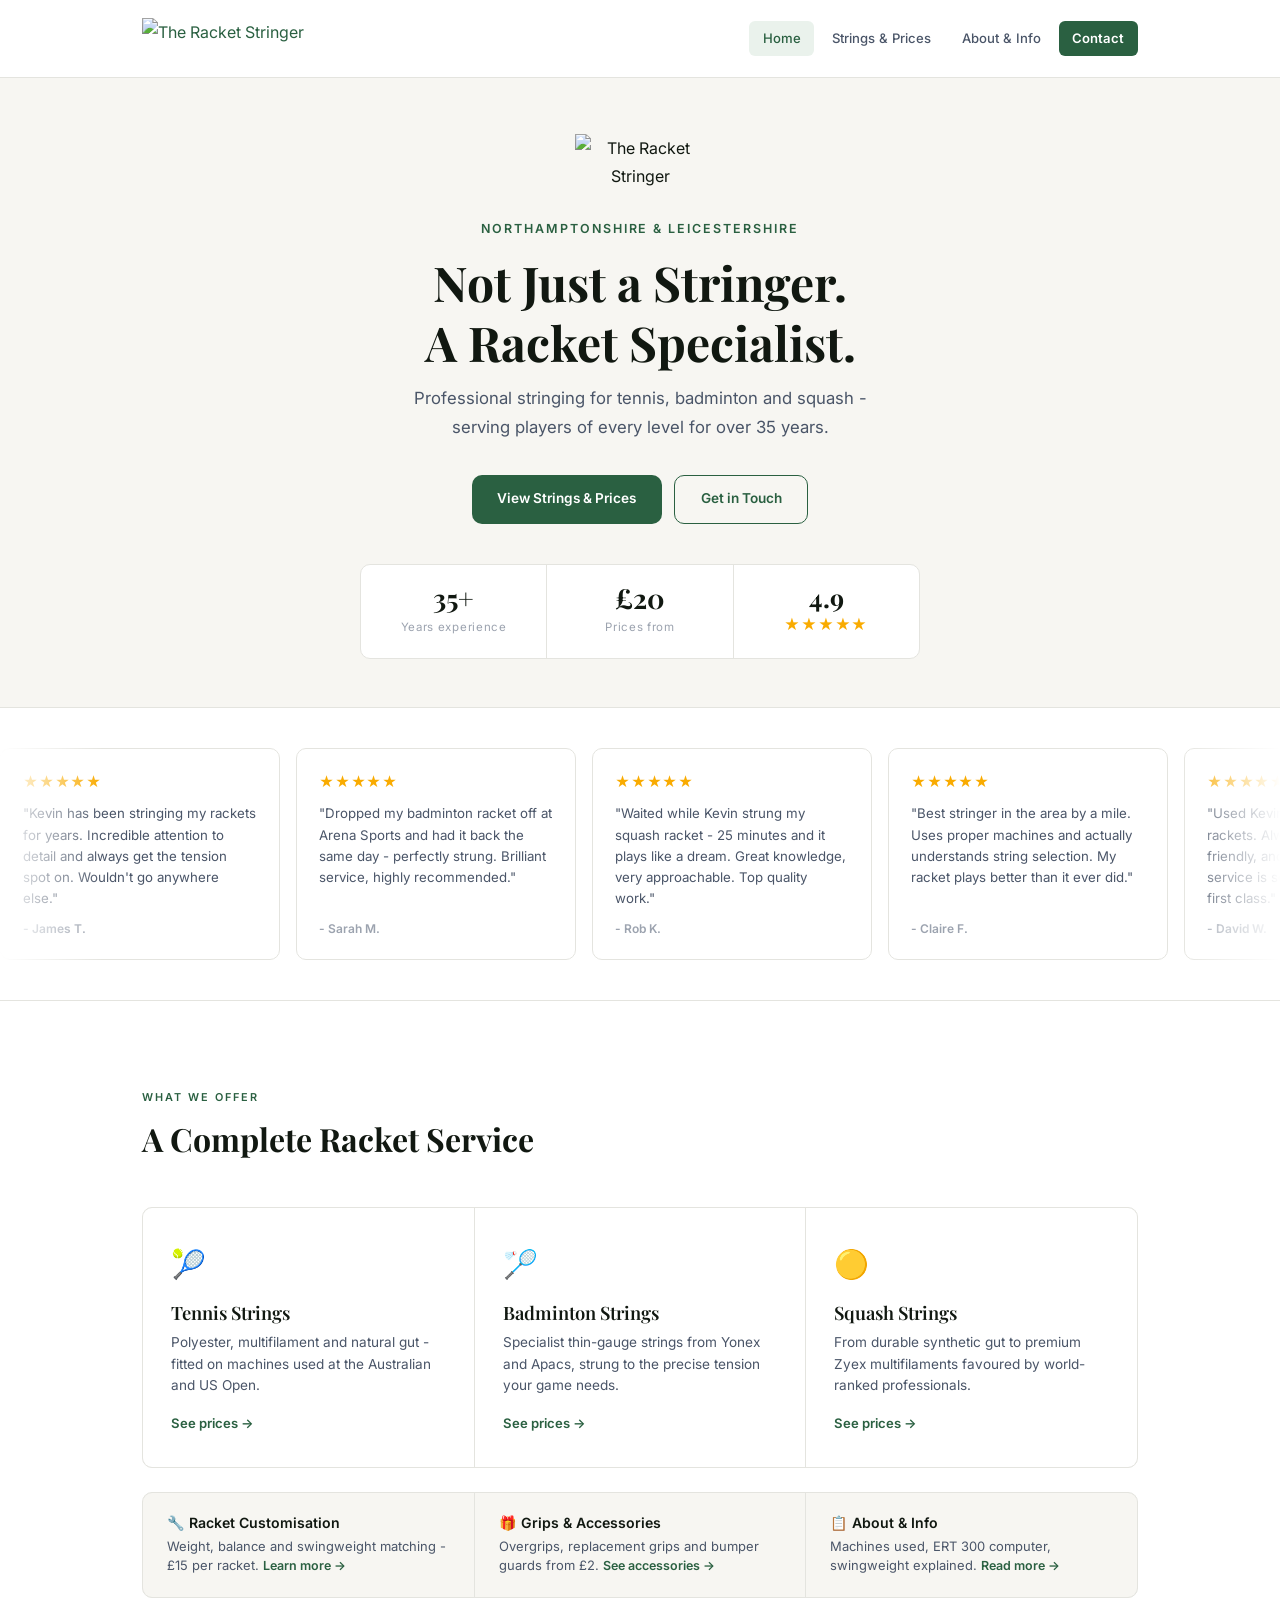
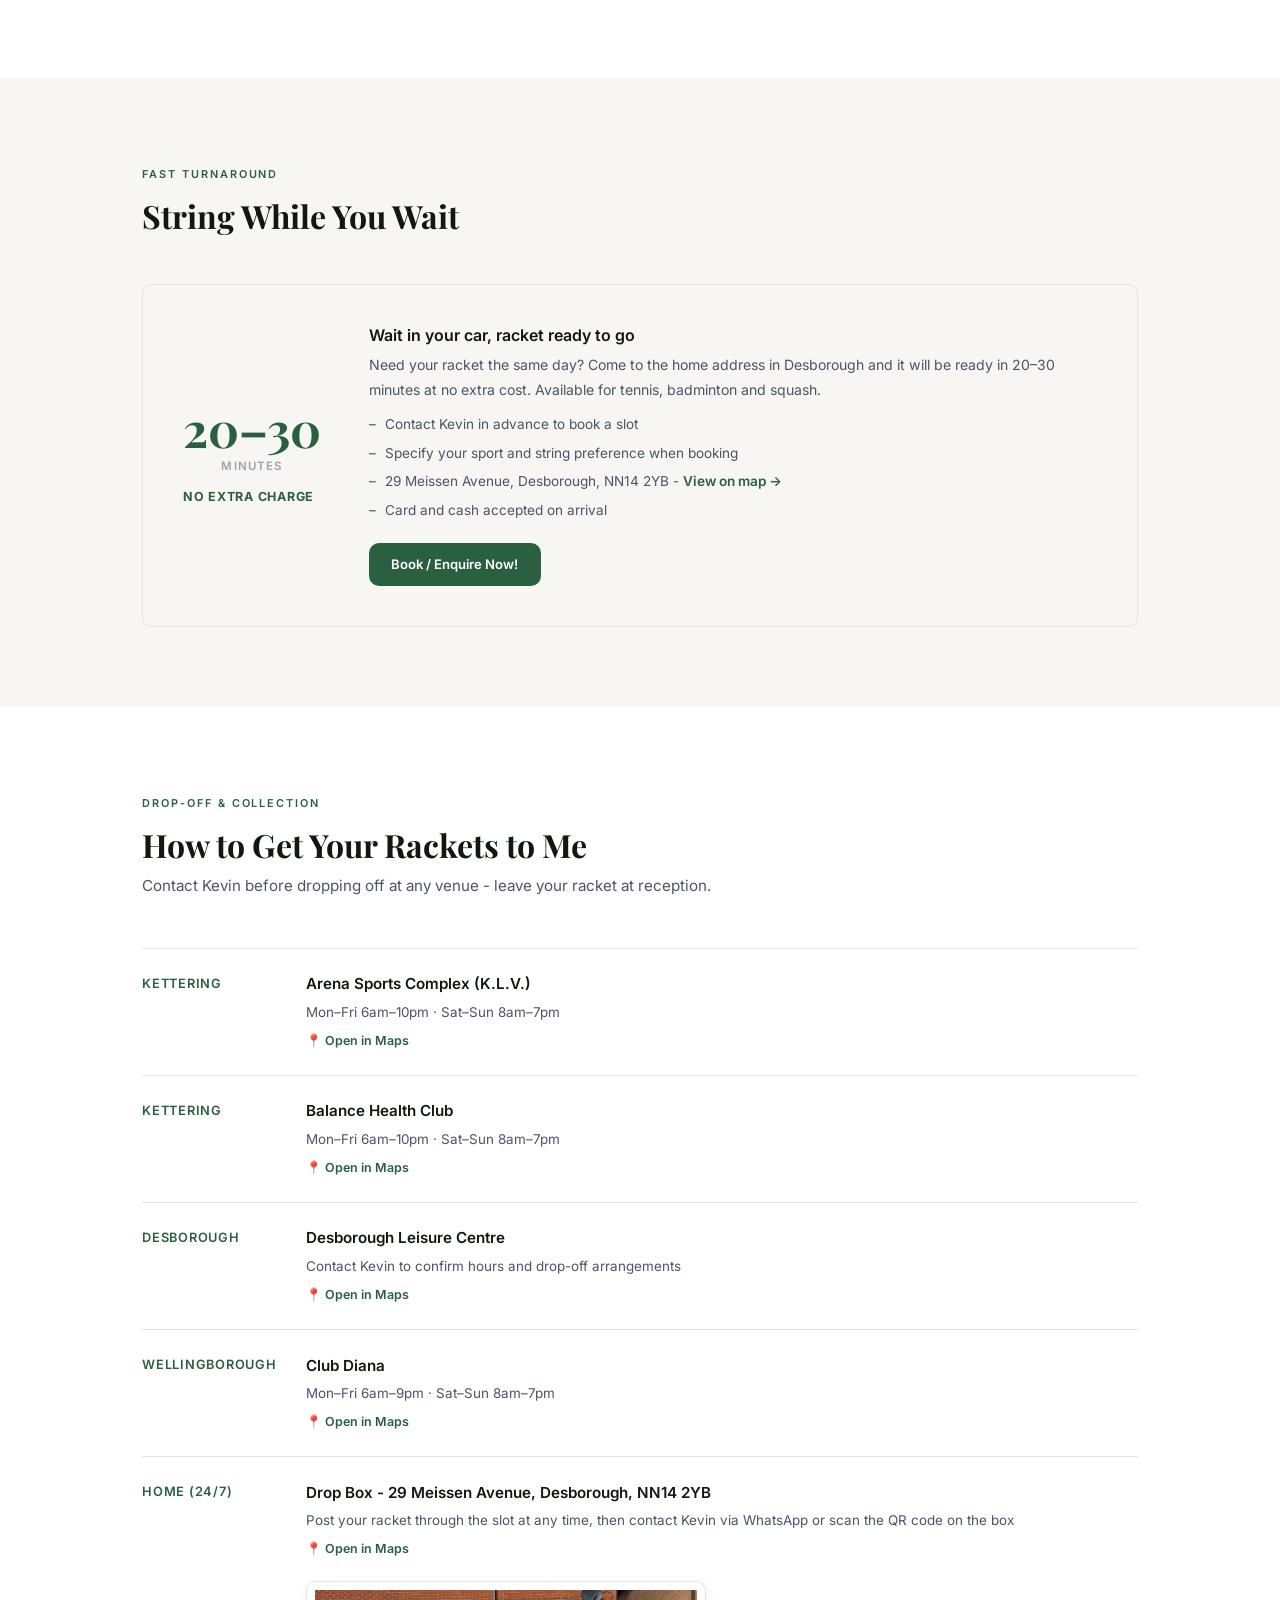
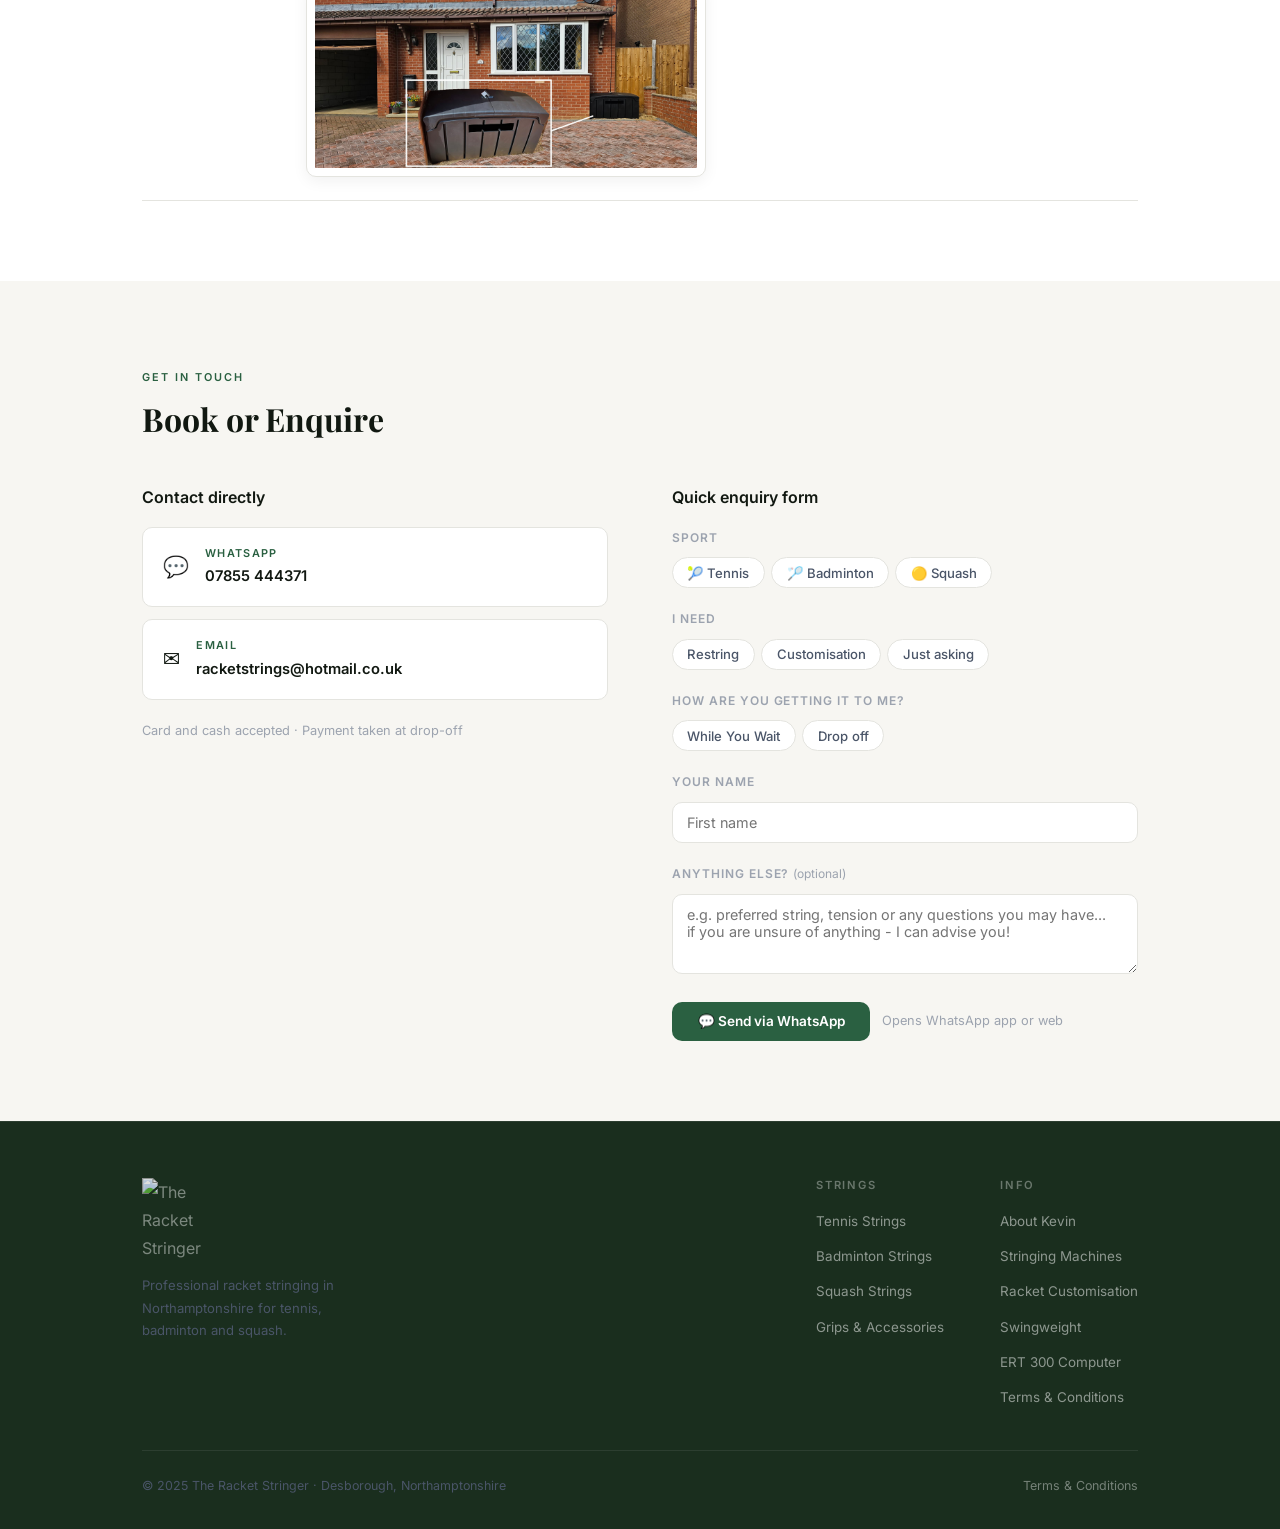
==== index.html @ 0c0087ab "1.0.2" ====
<!DOCTYPE html>
<html lang="en">
<head>
  <meta charset="UTF-8">
  <meta name="viewport" content="width=device-width, initial-scale=1.0">
  <title>The Racket Stringer - Professional Stringing · Northamptonshire</title>
  <meta name="description" content="Professional racket stringing for tennis, badminton and squash. Over 35 years of experience. String while you wait. Based in Northamptonshire.">
  <link rel="stylesheet" href="styles.css">
</head>
<body>

<header class="site-header">
  <div class="nav-inner">
    <a class="nav-logo" href="index.html">
      <img src="https://www.racketstringer.net/uploads/2/6/2/1/26210719/published/050-the-racket-stringer-logo-1-social.png" alt="The Racket Stringer">
    </a>
    <nav class="nav-links" id="nav">
      <a href="index.html" class="active">Home</a>
      <a href="strings.html">Strings &amp; Prices</a>
      <a href="about.html">About &amp; Info</a>
      <a href="#contact" class="nav-cta">Contact</a>
    </nav>
    <button class="nav-toggle" id="toggle" aria-label="Menu">
      <span></span><span></span><span></span>
    </button>
  </div>
</header>

<!-- ══ HERO ═════════════════════════════════════════════════ -->
<section class="hero" style="padding:3.5rem 0 3rem;">
  <div class="wrap">
    <img class="hero-logo"
         src="https://www.racketstringer.net/uploads/2/6/2/1/26210719/published/050-the-racket-stringer-logo-1-social.png"
         alt="The Racket Stringer" style="max-width:130px;margin-bottom:1.75rem;">
    <p class="hero-eyebrow">Northamptonshire &amp; Leicestershire</p>
    <h1 style="margin-bottom:.75rem;">Not Just a Stringer.<br>A Racket Specialist.</h1>
    <p class="hero-sub" style="margin-bottom:2rem;">Professional stringing for tennis, badminton and squash - serving players of every level for over 35 years.</p>
    <div class="hero-btns" style="margin-bottom:2.5rem;">
      <a href="strings.html" class="btn btn-p">View Strings &amp; Prices</a>
      <a href="#contact" class="btn btn-o">Get in Touch</a>
    </div>
    <div class="hero-stats">
      <div class="stat">
        <span class="stat-n">35+</span>
        <span class="stat-l">Years experience</span>
      </div>
      <div class="stat">
        <span class="stat-n">£20</span>
        <span class="stat-l">Prices from</span>
      </div>
      <div class="stat" title="Google Reviews">
        <span class="stat-n reviews-score">4.9</span>
        <span class="stat-l" style="color: #F9AB00; font-size: .95rem; margin-top: .1rem; letter-spacing: .05em;">★★★★★</span>
      </div>
    </div>
  </div>
</section>

<!-- ══ GOOGLE REVIEWS ════════════════════════════════════════ -->
<section class="reviews-band">
  <div class="reviews-track-outer" aria-label="Scrolling customer reviews">
    <div class="reviews-track">

      <div class="review-card">
        <div class="review-card-stars" aria-hidden="true">★★★★★</div>
        <p class="review-card-text">"Kevin has been stringing my rackets for years. Incredible attention to detail and always get the tension spot on. Wouldn't go anywhere else."</p>
        <div class="review-card-author">- James T.</div>
      </div>

      <div class="review-card">
        <div class="review-card-stars" aria-hidden="true">★★★★★</div>
        <p class="review-card-text">"Dropped my badminton racket off at Arena Sports and had it back the same day - perfectly strung. Brilliant service, highly recommended."</p>
        <div class="review-card-author">- Sarah M.</div>
      </div>

      <div class="review-card">
        <div class="review-card-stars" aria-hidden="true">★★★★★</div>
        <p class="review-card-text">"Waited while Kevin strung my squash racket - 25 minutes and it plays like a dream. Great knowledge, very approachable. Top quality work."</p>
        <div class="review-card-author">- Rob K.</div>
      </div>

      <div class="review-card">
        <div class="review-card-stars" aria-hidden="true">★★★★★</div>
        <p class="review-card-text">"Best stringer in the area by a mile. Uses proper machines and actually understands string selection. My racket plays better than it ever did."</p>
        <div class="review-card-author">- Claire F.</div>
      </div>

      <div class="review-card">
        <div class="review-card-stars" aria-hidden="true">★★★★★</div>
        <p class="review-card-text">"Used Kevin for years for my tennis rackets. Always consistent, always friendly, and the while-you-wait service is so convenient. Absolutely first class."</p>
        <div class="review-card-author">- David W.</div>
      </div>

      <div class="review-card">
        <div class="review-card-stars" aria-hidden="true">★★★★★</div>
        <p class="review-card-text">"Kevin knows his strings inside out. He suggested a different gauge for my badminton game and the difference was immediate. Couldn't be happier."</p>
        <div class="review-card-author">- Priya N.</div>
      </div>

      <div class="review-card">
        <div class="review-card-stars" aria-hidden="true">★★★★★</div>
        <p class="review-card-text">"Popped my racket through the drop box late evening - got a WhatsApp the next morning saying it was ready. Unbeatable convenience and quality."</p>
        <div class="review-card-author">- Tom H.</div>
      </div>

      <div class="review-card">
        <div class="review-card-stars" aria-hidden="true">★★★★★</div>
        <p class="review-card-text">"Fantastic service. Kevin explained exactly what string would suit my game and the restring made a huge difference to my power and control."</p>
        <div class="review-card-author">- Gemma B.</div>
      </div>

      <!-- Duplicated set for seamless infinite loop -->
      <div class="review-card" aria-hidden="true">
        <div class="review-card-stars">★★★★★</div>
        <p class="review-card-text">"Kevin has been stringing my rackets for years. Incredible attention to detail and always get the tension spot on. Wouldn't go anywhere else."</p>
        <div class="review-card-author">- James T.</div>
      </div>

      <div class="review-card" aria-hidden="true">
        <div class="review-card-stars">★★★★★</div>
        <p class="review-card-text">"Dropped my badminton racket off at Arena Sports and had it back the same day - perfectly strung. Brilliant service, highly recommended."</p>
        <div class="review-card-author">- Sarah M.</div>
      </div>

      <div class="review-card" aria-hidden="true">
        <div class="review-card-stars">★★★★★</div>
        <p class="review-card-text">"Waited while Kevin strung my squash racket - 25 minutes and it plays like a dream. Great knowledge, very approachable. Top quality work."</p>
        <div class="review-card-author">- Rob K.</div>
      </div>

      <div class="review-card" aria-hidden="true">
        <div class="review-card-stars">★★★★★</div>
        <p class="review-card-text">"Best stringer in the area by a mile. Uses proper machines and actually understands string selection. My racket plays better than it ever did."</p>
        <div class="review-card-author">- Claire F.</div>
      </div>

      <div class="review-card" aria-hidden="true">
        <div class="review-card-stars">★★★★★</div>
        <p class="review-card-text">"Used Kevin for years for my tennis rackets. Always consistent, always friendly, and the while-you-wait service is so convenient. Absolutely first class."</p>
        <div class="review-card-author">- David W.</div>
      </div>

      <div class="review-card" aria-hidden="true">
        <div class="review-card-stars">★★★★★</div>
        <p class="review-card-text">"Kevin knows his strings inside out. He suggested a different gauge for my badminton game and the difference was immediate. Couldn't be happier."</p>
        <div class="review-card-author">- Priya N.</div>
      </div>

      <div class="review-card" aria-hidden="true">
        <div class="review-card-stars">★★★★★</div>
        <p class="review-card-text">"Popped my racket through the drop box late evening - got a WhatsApp the next morning saying it was ready. Unbeatable convenience and quality."</p>
        <div class="review-card-author">- Tom H.</div>
      </div>

      <div class="review-card" aria-hidden="true">
        <div class="review-card-stars">★★★★★</div>
        <p class="review-card-text">"Fantastic service. Kevin explained exactly what string would suit my game and the restring made a huge difference to my power and control."</p>
        <div class="review-card-author">- Gemma B.</div>
      </div>

    </div>
  </div>
</section>

<!-- ══ WHAT WE OFFER ════════════════════════════════════════ -->
<section>
  <div class="wrap">
    <div class="sh">
      <div class="lbl">What we offer</div>
      <h2>A Complete Racket Service</h2>
    </div>

    <!-- 3 main sport cards -->
    <div class="sport-cards">
      <a class="sport-card" href="strings.html#tennis">
        <span class="sport-icon">🎾</span>
        <h3>Tennis Strings</h3>
        <p>Polyester, multifilament and natural gut - fitted on machines used at the Australian and US Open.</p>
        <span class="sport-arrow">See prices →</span>
      </a>
      <a class="sport-card" href="strings.html#badminton">
        <span class="sport-icon">🏸</span>
        <h3>Badminton Strings</h3>
        <p>Specialist thin-gauge strings from Yonex and Apacs, strung to the precise tension your game needs.</p>
        <span class="sport-arrow">See prices →</span>
      </a>
      <a class="sport-card" href="strings.html#squash">
        <span class="sport-icon">🟡</span>
        <h3>Squash Strings</h3>
        <p>From durable synthetic gut to premium Zyex multifilaments favoured by world-ranked professionals.</p>
        <span class="sport-arrow">See prices →</span>
      </a>
    </div>

    <!-- Secondary services -->
    <div class="secondary-svcs">
      <div class="sec-svc">
        <h4>🔧 Racket Customisation</h4>
        <p>Weight, balance and swingweight matching - £15 per racket. <a class="sec-link" href="about.html#customising">Learn more →</a></p>
      </div>
      <div class="sec-svc">
        <h4>🎁 Grips &amp; Accessories</h4>
        <p>Overgrips, replacement grips and bumper guards from £2. <a class="sec-link" href="strings.html#accessories">See accessories →</a></p>
      </div>
      <div class="sec-svc">
        <h4>📋 About &amp; Info</h4>
        <p>Machines used, ERT 300 computer, swingweight explained. <a class="sec-link" href="about.html">Read more →</a></p>
      </div>
    </div>
  </div>
</section>

<!-- ══ STRING WHILE YOU WAIT ════════════════════════════════ -->
<section class="section-alt">
  <div class="wrap">
    <div class="sh">
      <div class="lbl">Fast turnaround</div>
      <h2>String While You Wait</h2>
    </div>
    <div class="wait-block">
      <div>
        <div class="wait-num">20–30</div>
        <div class="wait-unit">minutes</div>
        <div style="margin-top:.6rem;font-size:.78rem;font-weight:700;letter-spacing:.06em;text-transform:uppercase;color:var(--accent);">No extra charge</div>
      </div>
      <div class="wait-info">
        <h3>Wait in your car, racket ready to go</h3>
        <p>Need your racket the same day? Come to the home address in Desborough and it will be ready in 20–30 minutes at no extra cost. Available for tennis, badminton and squash.</p>
        <ul>
          <li>Contact Kevin in advance to book a slot</li>
          <li>Specify your sport and string preference when booking</li>
          <li>29 Meissen Avenue, Desborough, NN14 2YB - <a href="https://www.google.com/maps/search/29+Meissen+Avenue+Desborough+NN14+2YB" target="_blank" rel="noopener" style="font-weight:600;">View on map →</a></li>
          <li>Card and cash accepted on arrival</li>
        </ul>
        <div style="margin-top:1.25rem;">
          <a href="#contact" class="btn btn-p" style="font-size:.82rem;padding:.65rem 1.4rem;">Book / Enquire Now!</a>
        </div>
      </div>
    </div>
  </div>
</section>

<!-- ══ DROP-OFF LOCATIONS ════════════════════════════════════ -->
<section id="locations">
  <div class="wrap">
    <div class="sh">
      <div class="lbl">Drop-off &amp; collection</div>
      <h2>How to Get Your Rackets to Me</h2>
      <p>Contact Kevin before dropping off at any venue - leave your racket at reception.</p>
    </div>

    <div class="loc-list">
      <div class="loc-row">
        <div class="loc-place">Kettering</div>
        <div>
          <div class="loc-name">Arena Sports Complex (K.L.V.)</div>
          <div class="loc-hours">Mon–Fri 6am–10pm · Sat–Sun 8am–7pm</div>
          <a class="map-link" href="https://www.google.com/maps/search/Arena+Sports+Complex+Kettering+Northamptonshire" target="_blank" rel="noopener">📍 Open in Maps</a>
        </div>
      </div>
      <div class="loc-row">
        <div class="loc-place">Kettering</div>
        <div>
          <div class="loc-name">Balance Health Club</div>
          <div class="loc-hours">Mon–Fri 6am–10pm · Sat–Sun 8am–7pm</div>
          <a class="map-link" href="https://www.google.com/maps/search/Balance+Health+Club+Kettering" target="_blank" rel="noopener">📍 Open in Maps</a>
        </div>
      </div>
      <div class="loc-row">
        <div class="loc-place">Desborough</div>
        <div>
          <div class="loc-name">Desborough Leisure Centre</div>
          <div class="loc-hours">Contact Kevin to confirm hours and drop-off arrangements</div>
          <a class="map-link" href="https://www.google.com/maps/search/Desborough+Leisure+Centre+Northamptonshire" target="_blank" rel="noopener">📍 Open in Maps</a>
        </div>
      </div>
      <div class="loc-row">
        <div class="loc-place">Wellingborough</div>
        <div>
          <div class="loc-name">Club Diana</div>
          <div class="loc-hours">Mon–Fri 6am–9pm · Sat–Sun 8am–7pm</div>
          <a class="map-link" href="https://www.google.com/maps/search/Club+Diana+Wellingborough" target="_blank" rel="noopener">📍 Open in Maps</a>
        </div>
      </div>
      <div class="loc-row">
        <div class="loc-place">Home (24/7)</div>
        <div>
          <div class="loc-name">Drop Box - 29 Meissen Avenue, Desborough, NN14 2YB</div>
          <div class="loc-hours">Post your racket through the slot at any time, then contact Kevin via WhatsApp or scan the QR code on the box</div>
          <a class="map-link" href="https://www.google.com/maps/search/29+Meissen+Avenue+Desborough+NN14+2YB" target="_blank" rel="noopener">📍 Open in Maps</a>
          <img src="Photos/drop-box_orig.jpg" alt="Home Drop Box" class="loc-img" loading="lazy">
        </div>
      </div>
    </div>
  </div>
</section>

<!-- ══ CONTACT ═══════════════════════════════════════════════ -->
<section class="section-alt" id="contact">
  <div class="wrap">
    <div class="sh">
      <div class="lbl">Get in touch</div>
      <h2>Book or Enquire</h2>
    </div>

    <div class="contact-section">

      <!-- Direct contact -->
      <div class="contact-direct">
        <h3>Contact directly</h3>
        <div class="direct-btns">
          <a class="direct-btn" href="https://wa.me/447855444371" target="_blank" rel="noopener">
            <span class="direct-btn-icon">💬</span>
            <div>
              <div class="direct-btn-lbl">WhatsApp</div>
              <div class="direct-btn-val">07855 444371</div>
            </div>
          </a>
          <div class="direct-btn" id="copy-email" style="cursor:pointer; position:relative;">
            <span class="direct-btn-icon">✉️</span>
            <div>
              <div class="direct-btn-lbl">Email</div>
              <div class="direct-btn-val" id="email-text">racketstrings@hotmail.co.uk</div>
            </div>
            <span class="copy-feedback" id="copy-feedback">Copied!</span>
          </div>
        </div>
        <p style="font-size:.8rem;margin-top:1.25rem;color:var(--text-3);">Card and cash accepted · Payment taken at drop-off</p>
      </div>

      <!-- Quick enquiry form -->
      <div class="enquiry-form">
        <h3>Quick enquiry form</h3>
        <form id="enquiry" novalidate>

          <div class="form-group">
            <label>Sport</label>
            <div class="chip-row" id="sport-chips">
              <button type="button" class="chip" data-value="Tennis">🎾 Tennis</button>
              <button type="button" class="chip" data-value="Badminton">🏸 Badminton</button>
              <button type="button" class="chip" data-value="Squash">🟡 Squash</button>
            </div>
          </div>

          <div class="form-group">
            <label>I need</label>
            <div class="chip-row" id="service-chips">
              <button type="button" class="chip" data-value="a restring">Restring</button>
              <button type="button" class="chip" data-value="racket customisation">Customisation</button>
              <button type="button" class="chip" data-value="some advice">Just asking</button>
            </div>
          </div>

          <div class="form-group">
            <label>How are you getting it to me?</label>
            <div class="chip-row" id="method-chips">
              <button type="button" class="chip" data-value="a string while you wait">While You Wait</button>
              <button type="button" class="chip" data-value="a drop-off" id="chip-dropoff">Drop off</button>
            </div>

            <!-- shown only when Drop off is selected -->
            <div class="dropoff-group" id="dropoff-group">
              <span class="dropoff-label">Preferred drop-off point <em style="font-style:normal;font-weight:400;text-transform:none;letter-spacing:0;">(optional)</em></span>
              <div class="chip-row" id="location-chips">
                <button type="button" class="chip" data-value="Arena Sports Complex, Kettering">Arena Sports (Kettering)</button>
                <button type="button" class="chip" data-value="Balance Health Club, Kettering">Balance Health (Kettering)</button>
                <button type="button" class="chip" data-value="Desborough Leisure Centre">Desborough Leisure Centre</button>
                <button type="button" class="chip" data-value="Club Diana, Wellingborough">Club Diana (Wellingborough)</button>
                <button type="button" class="chip" data-value="the home drop box on Meissen Avenue, Desborough">Home Drop Box (Desborough)</button>
              </div>
            </div>
          </div>

          <div class="form-group">
            <label>Your name</label>
            <input class="form-input" type="text" id="f-name" placeholder="First name" autocomplete="given-name">
          </div>

          <div class="form-group">
            <label>Anything else? <span>(optional)</span></label>
            <textarea class="form-input" id="f-msg" placeholder="e.g. preferred string, tension or any questions you may have...&#10;if you are unsure of anything - I can advise you!" rows="3"></textarea>
          </div>

          <div class="form-actions">
            <button type="submit" class="btn btn-p">💬 Send via WhatsApp</button>
            <span style="font-size:.8rem;color:var(--text-3);">Opens WhatsApp app or web</span>
          </div>
        </form>
      </div>

    </div>
  </div>
</section>

<!-- ══ FOOTER ════════════════════════════════════════════════ -->
<footer class="site-footer">
  <div class="wrap">
    <div class="footer-inner">
      <div class="footer-brand">
        <img src="https://www.racketstringer.net/uploads/2/6/2/1/26210719/published/050-the-racket-stringer-logo-1-social.png" alt="The Racket Stringer">
        <p>Professional racket stringing in Northamptonshire for tennis, badminton and squash.</p>
      </div>
      <div class="footer-cols">
        <div class="footer-col">
          <h4>Strings</h4>
          <ul>
            <li><a href="strings.html#tennis">Tennis Strings</a></li>
            <li><a href="strings.html#badminton">Badminton Strings</a></li>
            <li><a href="strings.html#squash">Squash Strings</a></li>
            <li><a href="strings.html#accessories">Grips &amp; Accessories</a></li>
          </ul>
        </div>
        <div class="footer-col">
          <h4>Info</h4>
          <ul>
            <li><a href="about.html#about">About Kevin</a></li>
            <li><a href="about.html#machines">Stringing Machines</a></li>
            <li><a href="about.html#customising">Racket Customisation</a></li>
            <li><a href="about.html#swingweight">Swingweight</a></li>
            <li><a href="about.html#ert300">ERT 300 Computer</a></li>
            <li><a href="about.html#terms">Terms &amp; Conditions</a></li>
          </ul>
        </div>
      </div>
    </div>
    <div class="footer-bottom">
      <p>© 2025 The Racket Stringer · Desborough, Northamptonshire</p>
      <a href="about.html#terms">Terms &amp; Conditions</a>
    </div>
  </div>
</footer>

<script src="config.js"></script>
<script>
  // Mobile nav
  document.getElementById('toggle').addEventListener('click', () => {
    document.getElementById('nav').classList.toggle('open');
  });

  // Single-select for sport and service rows
  document.querySelectorAll('#sport-chips .chip, #service-chips .chip').forEach(chip => {
    chip.addEventListener('click', () => {
      chip.closest('.chip-row').querySelectorAll('.chip').forEach(c => c.classList.remove('active'));
      chip.classList.add('active');
    });
  });

  // Method chips (While You Wait / Drop off) - toggle drop-off location panel
  document.querySelectorAll('#method-chips .chip').forEach(chip => {
    chip.addEventListener('click', () => {
      const wasActive = chip.classList.contains('active');
      document.querySelectorAll('#method-chips .chip').forEach(c => c.classList.remove('active'));
      if (!wasActive) {
        chip.classList.add('active');
      }
      const dropoffVisible = document.querySelector('#method-chips .chip.active')?.id === 'chip-dropoff';
      document.getElementById('dropoff-group').classList.toggle('visible', dropoffVisible);
      if (!dropoffVisible) {
        document.querySelectorAll('#location-chips .chip').forEach(c => c.classList.remove('active'));
      }
    });
  });

  // Location chips - optional, tap again to deselect
  document.querySelectorAll('#location-chips .chip').forEach(chip => {
    chip.addEventListener('click', () => {
      const wasActive = chip.classList.contains('active');
      document.querySelectorAll('#location-chips .chip').forEach(c => c.classList.remove('active'));
      if (!wasActive) chip.classList.add('active');
    });
  });

  // Form submit logic
  document.getElementById('enquiry').addEventListener('submit', function(e) {
    e.preventDefault();

    const sport    = document.querySelector('#sport-chips    .chip.active')?.dataset.value ?? '';
    const service  = document.querySelector('#service-chips  .chip.active')?.dataset.value ?? '';
    const method   = document.querySelector('#method-chips   .chip.active')?.dataset.value ?? '';
    const location = document.querySelector('#location-chips .chip.active')?.dataset.value ?? '';
    const name     = document.getElementById('f-name').value.trim();
    const msg      = document.getElementById('f-msg').value.trim();

    // Structured Template (as requested)
    const structuredBody = [
      `Name: ${name || 'Not provided'}`,
      `Customization: ${[sport, service].filter(Boolean).join(' / ') || 'Not specified'}`,
      `Drop-off: ${[method, location].filter(Boolean).join(' – ') || 'Not specified'}`,
      `Extra: ${msg || 'None'}`
    ].join('\n');

    const waText = `Hi Kevin,\n\n${structuredBody}`;
    window.open(`https://wa.me/447855444371?text=${encodeURIComponent(waText)}`, '_blank');
  });

  // Copy email logic
  document.getElementById('copy-email').addEventListener('click', function() {
    const email = document.getElementById('email-text').innerText;
    navigator.clipboard.writeText(email).then(() => {
      const fb = document.getElementById('copy-feedback');
      fb.classList.add('show');
      setTimeout(() => fb.classList.remove('show'), 2000);
    });
  });

  // Google Reviews - fetches live via Places API (New) if config.js is set up
  (async function loadGoogleReviews() {
    if (typeof RACKET_STRINGER_CONFIG === 'undefined') return;
    const { googleMapsApiKey: key, googlePlaceId: placeId } = RACKET_STRINGER_CONFIG;
    if (!key || key.includes('PASTE') || !placeId || placeId.includes('PASTE')) return;

    try {
      const res = await fetch(
        `https://places.googleapis.com/v1/places/${placeId}?key=${key}&reviews_sort_order=NEWEST`,
        { headers: { 'X-Goog-FieldMask': 'rating,userRatingCount,reviews' } }
      );
      if (!res.ok) return;
      const data = await res.json();

      // Update score display
      if (data.rating) {
        const scoreEl = document.querySelector('.reviews-score');
        if (scoreEl) scoreEl.textContent = data.rating.toFixed(1);
      }

      if (!data.reviews?.length) return;

      function buildCard(r, hidden) {
        const filled  = Math.round(r.rating);
        const stars   = '★'.repeat(filled) + '☆'.repeat(5 - filled);
        const name    = r.authorAttribution?.displayName ?? 'Google Reviewer';
        const text    = r.text?.text ?? '';
        const when    = r.relativePublishTimeDescription ?? '';
        return `<div class="review-card"${hidden ? ' aria-hidden="true"' : ''}>
          <div class="review-card-stars" aria-hidden="true">${stars}</div>
          <p class="review-card-text">&ldquo;${text}&rdquo;</p>
          <div class="review-card-author">- ${name}${when ? ` &middot; ${when}` : ''}</div>
        </div>`;
      }

      const cards = data.reviews.map(r => buildCard(r, false)).join('');
      const dupes  = data.reviews.map(r => buildCard(r, true)).join('');

      const track = document.querySelector('.reviews-track');
      if (track) track.innerHTML = cards + dupes;

    } catch (e) {
      // silently keep static fallback cards
    }
  })();
</script>
</body>
</html>
---- styles.css ----
/* ============================================================
   THE RACKET STRINGER - Clean Light Design
   ============================================================ */

@import url('https://fonts.googleapis.com/css2?family=Playfair+Display:wght@600;700&family=Inter:wght@400;500;600&display=swap');

:root {
  --bg:        #FFFFFF;
  --bg-alt:    #F7F6F2;
  --bg-dark:   #1A2E1E;
  --accent:    #2A6041;
  --accent-lt: #EAF2EC;
  --text:      #111811;
  --text-2:    #4A5568;
  --text-3:    #9CA3AF;
  --border:    #E4E4DF;

  --font-h: 'Playfair Display', Georgia, serif;
  --font-b: 'Inter', system-ui, sans-serif;

  --r: 10px;
  --t: all 0.18s ease;
  --w: 1060px;
}

/* ── Reset ── */
*,*::before,*::after { box-sizing: border-box; margin: 0; padding: 0; }
html { scroll-behavior: smooth; }
body { font-family: var(--font-b); background: var(--bg); color: var(--text); line-height: 1.75; font-size: 16px; }
img  { max-width: 100%; height: auto; display: block; }
a    { color: var(--accent); text-decoration: none; transition: var(--t); }
a:hover { color: #1d4a30; }
ul   { list-style: none; }

/* ── Type ── */
h1,h2,h3,h4 { font-family: var(--font-h); font-weight: 700; line-height: 1.25; color: var(--text); }
h1 { font-size: clamp(2rem, 5vw, 3rem); }
h2 { font-size: clamp(1.5rem, 3vw, 2rem); }
h3 { font-size: 1.1rem; font-family: var(--font-b); font-weight: 600; }
p  { color: var(--text-2); }

/* ── Layout ── */
.wrap { max-width: var(--w); margin: 0 auto; padding: 0 2rem; }
section { padding: 5rem 0; }
.divider { height: 1px; background: var(--border); }

/* ── Label ── */
.lbl {
  display: inline-block;
  font-family: var(--font-b);
  font-size: .68rem;
  font-weight: 600;
  letter-spacing: .18em;
  text-transform: uppercase;
  color: var(--accent);
  margin-bottom: .5rem;
}

/* ── Section head ── */
.sh { margin-bottom: 3rem; }
.sh.center { text-align: center; }
.sh.center p { max-width: 480px; margin: .5rem auto 0; }
.sh h2 { margin-top: .25rem; }
.sh p  { margin-top: .5rem; font-size: .95rem; }

/* ══ NAV ════════════════════════════════════════════════════ */
.site-header {
  position: sticky; top: 0; z-index: 900;
  background: rgba(255,255,255,0.97);
  border-bottom: 1px solid var(--border);
  backdrop-filter: blur(10px);
}
.nav-inner {
  display: flex; align-items: center; justify-content: space-between;
  max-width: var(--w); margin: 0 auto; padding: 1.1rem 2rem;
}
.nav-logo img { height: 42px; }

.nav-links { display: flex; align-items: center; gap: .25rem; }
.nav-links a {
  padding: .4rem .85rem;
  font-family: var(--font-b); font-size: .82rem; font-weight: 500;
  color: var(--text-2); border-radius: 6px; transition: var(--t);
}
.nav-links a:hover, .nav-links a.active { color: var(--accent); background: var(--accent-lt); }
.nav-cta {
  background: var(--accent) !important;
  color: #fff !important;
  border-radius: 6px !important;
  font-weight: 600 !important;
}
.nav-cta:hover { background: #1d4a30 !important; }

.nav-toggle {
  display: none; flex-direction: column; gap: 5px;
  background: none; border: 1px solid var(--border);
  border-radius: 6px; padding: .45rem .55rem; cursor: pointer;
}
.nav-toggle span { display: block; width: 20px; height: 1.5px; background: var(--text); border-radius: 2px; }

/* ══ HERO ═══════════════════════════════════════════════════ */
.hero {
  background: var(--bg-alt);
  border-bottom: 1px solid var(--border);
  padding: 6rem 0 5rem;
  text-align: center;
}
.hero-logo {
  max-width: 150px; margin: 0 auto 2.5rem;
}
.hero-eyebrow {
  font-size: .78rem; font-weight: 600; letter-spacing: .16em;
  text-transform: uppercase; color: var(--accent); margin-bottom: .75rem;
}
.hero h1 { margin-bottom: .9rem; max-width: 620px; margin-left: auto; margin-right: auto; }
.hero-sub {
  font-size: 1.05rem; color: var(--text-2);
  max-width: 480px; margin: 0 auto 2.5rem;
}
.hero-btns { display: flex; gap: .75rem; justify-content: center; flex-wrap: wrap; margin-bottom: 3.5rem; }

.hero-stats {
  display: flex; gap: 0; justify-content: center;
  border: 1px solid var(--border); border-radius: var(--r);
  overflow: hidden; max-width: 560px; margin: 0 auto;
  background: var(--bg);
}
.stat {
  flex: 1; text-align: center; padding: 1.25rem 1rem;
  border-right: 1px solid var(--border);
}
.stat:last-child { border-right: none; }
.stat-n { display: block; font-family: var(--font-h); font-size: 1.7rem; font-weight: 700; color: var(--text); line-height: 1; }
.stat-l { display: block; font-size: .72rem; color: var(--text-3); margin-top: .3rem; letter-spacing: .06em; }

/* ══ BUTTONS ════════════════════════════════════════════════ */
.btn {
  display: inline-flex; align-items: center; gap: .4rem;
  padding: .72rem 1.6rem; border-radius: var(--r);
  font-family: var(--font-b); font-weight: 600; font-size: .85rem;
  border: none; cursor: pointer; transition: var(--t);
}
.btn-p { background: var(--accent); color: #fff; }
.btn-p:hover { background: #1d4a30; color: #fff; }
.btn-o { background: transparent; color: var(--accent); border: 1.5px solid var(--accent); }
.btn-o:hover { background: var(--accent-lt); color: var(--accent); }

/* ══ SERVICES LIST ══════════════════════════════════════════ */
.services-list {
  display: grid; grid-template-columns: 1fr 1fr; gap: 0;
  border: 1px solid var(--border); border-radius: var(--r); overflow: hidden;
}
.svc-item {
  padding: 2rem 2rem;
  border-right: 1px solid var(--border);
  border-bottom: 1px solid var(--border);
  transition: var(--t);
}
.svc-item:hover { background: var(--accent-lt); }
.svc-item:nth-child(even) { border-right: none; }
.svc-item:nth-last-child(-n+2) { border-bottom: none; }
.svc-icon { font-size: 1.5rem; margin-bottom: .75rem; }
.svc-item h3 { font-size: .97rem; margin-bottom: .35rem; color: var(--text); }
.svc-item p  { font-size: .86rem; line-height: 1.6; }
.svc-link { font-size: .8rem; font-weight: 600; color: var(--accent); margin-top: .5rem; display: inline-block; }

/* ══ LOCATIONS ══════════════════════════════════════════════ */
.loc-list { display: flex; flex-direction: column; }
.loc-row {
  display: grid; grid-template-columns: 140px 1fr;
  gap: 1.5rem; align-items: start;
  padding: 1.4rem 0; border-bottom: 1px solid var(--border);
}
.loc-row:first-child { border-top: 1px solid var(--border); }
.loc-place {
  font-weight: 600; font-size: .8rem; letter-spacing: .06em;
  text-transform: uppercase; color: var(--accent); padding-top: .1rem;
}
.loc-name { font-weight: 600; font-size: .95rem; color: var(--text); margin-bottom: .2rem; }
.loc-hours { font-size: .84rem; color: var(--text-2); }

.home-box {
  margin-top: 2rem;
  padding: 1.75rem 2rem;
  background: var(--accent-lt);
  border: 1px solid #c3ddc9;
  border-radius: var(--r);
}
.home-box h3 { font-size: .97rem; margin-bottom: .4rem; color: var(--text); }
.home-box p  { font-size: .88rem; }

/* ══ CONTACT ════════════════════════════════════════════════ */
.contact-wrap {
  display: grid; grid-template-columns: 1fr 1fr 1fr; gap: 1px;
  background: var(--border); border: 1px solid var(--border);
  border-radius: var(--r); overflow: hidden;
}
.c-item {
  background: var(--bg); padding: 2rem;
  text-align: center; transition: var(--t);
  display: flex; flex-direction: column; align-items: center; gap: .4rem;
}
.c-item:hover { background: var(--accent-lt); }
.c-icon  { font-size: 1.6rem; }
.c-lbl   { font-size: .7rem; font-weight: 600; letter-spacing: .14em; text-transform: uppercase; color: var(--accent); }
.c-val   { font-weight: 600; font-size: .95rem; color: var(--text); }

/* ══ PAGE HERO ══════════════════════════════════════════════ */
.page-hero {
  background: var(--bg-alt);
  border-bottom: 1px solid var(--border);
  padding: 4rem 0 3rem;
}
.page-hero h1 { font-size: clamp(1.8rem, 4vw, 2.5rem); margin-top: .25rem; }
.page-hero p  { font-size: .93rem; margin-top: .5rem; max-width: 480px; }

/* ══ TABS ═══════════════════════════════════════════════════ */
.tabs {
  display: flex; border-bottom: 1px solid var(--border);
  margin-bottom: 2.5rem; gap: 0;
}
.tab-btn {
  padding: .85rem 1.5rem; background: none; border: none;
  font-family: var(--font-b); font-size: .85rem; font-weight: 500;
  color: var(--text-2); cursor: pointer; position: relative;
  border-bottom: 2px solid transparent; margin-bottom: -1px;
  transition: var(--t);
}
.tab-btn:hover  { color: var(--accent); }
.tab-btn.active { color: var(--accent); font-weight: 600; border-bottom-color: var(--accent); }
.tab-panel { display: none; }
.tab-panel.active { display: block; }

/* ══ STRING PRICE LIST ══════════════════════════════════════ */
.price-list { display: flex; flex-direction: column; }
.price-row {
  display: grid; grid-template-columns: 1fr auto;
  gap: 1rem; align-items: start;
  padding: 1.1rem 0; border-bottom: 1px solid var(--border);
}
.price-row:first-child { border-top: 1px solid var(--border); }
.price-row:hover { background: var(--bg-alt); margin: 0 -1rem; padding-left: 1rem; padding-right: 1rem; }
.pr-name { font-weight: 600; font-size: .94rem; color: var(--text); margin-bottom: .2rem; }
.pr-desc { font-size: .83rem; color: var(--text-2); line-height: 1.5; }
.pr-tag  { font-size: .68rem; font-weight: 600; letter-spacing: .06em; text-transform: uppercase; color: var(--text-3); margin-top: .2rem; }
.pr-price {
  font-family: var(--font-h); font-size: 1.1rem; font-weight: 700;
  color: var(--accent); white-space: nowrap; padding-top: .1rem;
}

/* ══ ACCESSORIES ════════════════════════════════════════════ */
.acc-list { display: flex; flex-direction: column; }
.acc-row {
  display: grid; grid-template-columns: auto 1fr auto;
  gap: 1.5rem; align-items: start;
  padding: 1.4rem 0; border-bottom: 1px solid var(--border);
}
.acc-row:first-child { border-top: 1px solid var(--border); }
.acc-price { font-family: var(--font-h); font-size: 1.2rem; font-weight: 700; color: var(--accent); min-width: 42px; }
.acc-name  { font-weight: 600; font-size: .95rem; color: var(--text); margin-bottom: .25rem; }
.acc-desc  { font-size: .84rem; color: var(--text-2); }

/* ══ INFO ROWS ══════════════════════════════════════════════ */
.info-row {
  padding: 2rem 0; border-bottom: 1px solid var(--border);
  display: grid; grid-template-columns: 200px 1fr; gap: 2rem; align-items: start;
}
.info-row:first-child { border-top: 1px solid var(--border); }
.info-label { font-weight: 600; font-size: .8rem; letter-spacing: .07em; text-transform: uppercase; color: var(--text-3); padding-top: .15rem; }
.info-body h3 { font-size: .97rem; font-weight: 600; color: var(--text); margin-bottom: .4rem; }
.info-body p  { font-size: .88rem; line-height: 1.7; }
.info-body ul { margin-top: .5rem; display: flex; flex-direction: column; gap: .3rem; }
.info-body li { font-size: .87rem; color: var(--text-2); padding-left: 1rem; position: relative; }
.info-body li::before { content: '–'; position: absolute; left: 0; color: var(--accent); }

/* ══ HIGHLIGHT ══════════════════════════════════════════════ */
.highlight-row {
  display: flex; align-items: center; gap: 3rem;
  background: var(--accent-lt); border: 1px solid #c3ddc9;
  border-radius: var(--r); padding: 2.5rem 2.5rem;
}
.big-n { font-family: var(--font-h); font-size: 3.5rem; font-weight: 700; color: var(--accent); line-height: 1; white-space: nowrap; }
.highlight-row p { font-size: .93rem; }

/* ══ SPEC CARDS ═════════════════════════════════════════════ */
.spec-row {
  display: grid; grid-template-columns: repeat(3,1fr); gap: 1px;
  background: var(--border); border: 1px solid var(--border);
  border-radius: var(--r); overflow: hidden; margin-bottom: 2rem;
}
.spec-item { background: var(--bg); padding: 1.75rem; }
.spec-item .lbl { display: block; }
.spec-item h3 { margin-top: .2rem; font-size: .97rem; margin-bottom: .35rem; color: var(--text); }
.spec-item p  { font-size: .84rem; }

/* ══ MACHINE BLOCK ══════════════════════════════════════════ */
.machine-block { 
  padding: 3rem 0; border-bottom: 1px solid var(--border); 
  display: grid; grid-template-columns: 1fr 280px; gap: 3rem; align-items: center;
}
.machine-block:first-child { border-top: 1px solid var(--border); }
.machine-block:last-child { border-bottom: none; }
.machine-info h3 { font-size: 1.15rem; font-weight: 600; color: var(--accent); margin-bottom: .45rem; }
.machine-info p { font-size: .9rem; margin-bottom: 1rem; line-height: 1.6; }
.machine-img img { 
  border-radius: var(--r); width: 100%; 
  border: 1px solid var(--border); background: var(--bg); padding: .5rem; 
}
.m-specs { display: grid; grid-template-columns: 1fr 1fr; gap: .4rem 1rem; margin-top: 1.5rem; }
.m-spec  { font-size: .84rem; color: var(--text-2); padding-left: 1rem; position: relative; }
.m-spec::before { content: '✓'; position: absolute; left: 0; color: var(--accent); font-weight: 700; }

/* ══ SWINGWEIGHT ════════════════════════════════════════════ */
.sw-row {
  display: grid; grid-template-columns: 1fr 1fr; gap: 1px;
  background: var(--border); border: 1px solid var(--border);
  border-radius: var(--r); overflow: hidden; margin-bottom: 2rem;
}
.sw-item { background: var(--bg); padding: 2rem; }
.sw-item h3 { font-size: .95rem; font-weight: 600; margin-bottom: .75rem; color: var(--text); }
.sw-item ul { display: flex; flex-direction: column; gap: .35rem; }
.sw-item li { font-size: .86rem; color: var(--text-2); padding-left: 1rem; position: relative; }
.sw-item li::before { content: '–'; position: absolute; left: 0; color: var(--accent); }

/* ══ DT TABLE ═══════════════════════════════════════════════ */
.dt-table { width: 100%; border-collapse: collapse; margin-top: 1rem; }
.dt-table th {
  text-align: left; font-size: .72rem; font-weight: 600;
  letter-spacing: .1em; text-transform: uppercase; color: var(--text-3);
  padding: .75rem 1rem; border-bottom: 2px solid var(--border);
}
.dt-table td { padding: 1rem; border-bottom: 1px solid var(--border); font-size: .9rem; vertical-align: top; }
.dt-table tr:last-child td { border-bottom: none; }
.dt-table tr:hover td { background: var(--bg-alt); }
.dt-range { font-family: var(--font-h); font-weight: 700; font-size: 1rem; color: var(--accent); }
.dt-cat   { font-weight: 600; }

/* ══ TERMS ══════════════════════════════════════════════════ */
.terms-list { display: flex; flex-direction: column; }
.term-row { padding: 1.5rem 0; border-bottom: 1px solid var(--border); display: grid; grid-template-columns: 28px 1fr; gap: 1.25rem; align-items: start; }
.term-row:first-child { border-top: 1px solid var(--border); }
.term-n  { font-family: var(--font-h); font-weight: 700; font-size: 1.1rem; color: var(--border); padding-top: .05rem; }
.term-body h3 { font-size: .95rem; font-weight: 600; margin-bottom: .3rem; }
.term-body p  { font-size: .87rem; }

/* ══ SECTION WITH ALT BG ════════════════════════════════════ */
.section-alt { background: var(--bg-alt); }

/* ══ DARK SECTION (footer-style CTA) ═══════════════════════ */
.section-dark {
  background: var(--bg-dark); color: #fff; padding: 5rem 0;
}
.section-dark h2 { color: #fff; }
.section-dark p  { color: rgba(255,255,255,.65); }
.section-dark .c-item { background: rgba(255,255,255,.06); border-radius: var(--r); }
.section-dark .c-item:hover { background: rgba(255,255,255,.12); }
.section-dark .c-lbl { color: #7ec89a; }
.section-dark .c-val { color: #fff; }
.section-dark .c-item { border: 1px solid rgba(255,255,255,.12); }
.section-dark .contact-wrap { background: rgba(255,255,255,.06); border-color: rgba(255,255,255,.1); }
.cta-methods { display: flex; gap: 1rem; justify-content: center; flex-wrap: wrap; margin-top: 2rem; }
.cta-item {
  display: flex; flex-direction: column; align-items: center; gap: .35rem;
  padding: 1.25rem 2rem;
  background: rgba(255,255,255,.06); border: 1px solid rgba(255,255,255,.12);
  border-radius: var(--r); min-width: 160px; transition: var(--t);
  color: inherit;
}
.cta-item:hover { background: rgba(255,255,255,.12); color: inherit; }
.cta-item .c-lbl { color: #7ec89a; }
.cta-item .c-val { color: #fff; }
.cta-item .c-icon { font-size: 1.4rem; }

/* ══ FOOTER ═════════════════════════════════════════════════ */
.site-footer {
  background: var(--bg-dark); color: rgba(255,255,255,.5);
  padding: 3.5rem 0 2rem; border-top: 1px solid rgba(255,255,255,.08);
}
.footer-inner {
  display: flex; justify-content: space-between; align-items: flex-start;
  gap: 3rem; flex-wrap: wrap; margin-bottom: 2.5rem;
}
.footer-brand img { max-width: 90px; margin-bottom: .75rem; opacity: .85; }
.footer-brand p   { font-size: .82rem; max-width: 220px; }
.footer-cols { display: flex; gap: 3.5rem; }
.footer-col h4 {
  font-family: var(--font-b); font-size: .7rem; font-weight: 600;
  letter-spacing: .16em; text-transform: uppercase;
  color: rgba(255,255,255,.35); margin-bottom: .9rem;
}
.footer-col ul { display: flex; flex-direction: column; gap: .45rem; }
.footer-col a  { font-size: .84rem; color: rgba(255,255,255,.5); transition: var(--t); }
.footer-col a:hover { color: #fff; }
.footer-bottom {
  border-top: 1px solid rgba(255,255,255,.08);
  padding-top: 1.5rem;
  display: flex; justify-content: space-between; align-items: center;
  flex-wrap: wrap; gap: .5rem;
}
.footer-bottom p  { font-size: .78rem; }
.footer-bottom a  { font-size: .78rem; color: rgba(255,255,255,.4); }
.footer-bottom a:hover { color: #fff; }

/* ══ GOOGLE REVIEWS BAND ════════════════════════════════════ */
.reviews-band {
  padding: 2.5rem 0;
  border-bottom: 1px solid var(--border);
  overflow: hidden;
}

.reviews-band-header {
  display: flex; align-items: center; justify-content: space-between;
  margin-bottom: 1.75rem;
}

.reviews-brand {
  display: flex; align-items: center; gap: .85rem;
}

.google-g {
  width: 32px; height: 32px; flex-shrink: 0;
}

.reviews-score-row {
  display: flex; align-items: baseline; gap: .45rem;
}

.reviews-score {
  font-family: var(--font-h); font-size: 1.6rem; font-weight: 700;
  color: var(--text); line-height: 1;
}

.reviews-stars {
  font-size: 1rem; color: #F9AB00; letter-spacing: .05em;
}

.reviews-label {
  font-size: .7rem; font-weight: 600; letter-spacing: .12em;
  text-transform: uppercase; color: var(--text-3); margin-top: .15rem;
}

.reviews-cta {
  font-size: .8rem; font-weight: 600; color: var(--accent);
  white-space: nowrap; flex-shrink: 0;
}
.reviews-cta:hover { color: #1d4a30; }

/* Scrolling track */
.reviews-track-outer {
  overflow: hidden;
  -webkit-mask-image: linear-gradient(to right, transparent 0%, black 8%, black 92%, transparent 100%);
  mask-image: linear-gradient(to right, transparent 0%, black 8%, black 92%, transparent 100%);
}

.reviews-track {
  display: flex; gap: 1rem;
  width: max-content;
  animation: reviews-scroll 40s linear infinite;
}

.reviews-track:hover { animation-play-state: paused; }

@keyframes reviews-scroll {
  from { transform: translateX(0); }
  to   { transform: translateX(-50%); }
}

.review-card {
  width: 280px; flex-shrink: 0;
  padding: 1.25rem 1.4rem;
  background: var(--bg);
  border: 1px solid var(--border);
  border-radius: var(--r);
  display: flex; flex-direction: column; gap: .55rem;
}

.review-card-stars {
  font-size: .9rem; color: #F9AB00; letter-spacing: .04em;
}

.review-card-text {
  font-size: .83rem; line-height: 1.6; color: var(--text-2);
  flex: 1;
}

.review-card-author {
  font-size: .75rem; font-weight: 600; color: var(--text-3);
}

@media (max-width: 720px) {
  .reviews-band-header { flex-direction: column; align-items: flex-start; gap: .75rem; }
  .review-card { width: 240px; }
}

/* ══ SPORT CARDS (3-col horizontal) ════════════════════════ */
.sport-cards {
  display: grid; grid-template-columns: repeat(3,1fr); gap: 1px;
  background: var(--border); border: 1px solid var(--border);
  border-radius: var(--r); overflow: hidden; margin-bottom: 1.5rem;
}
.sport-card {
  background: var(--bg); padding: 2rem 1.75rem;
  display: flex; flex-direction: column; gap: .5rem;
  transition: var(--t); text-decoration: none; color: inherit;
}
.sport-card:hover { background: var(--accent-lt); color: inherit; }
.sport-card:hover .sport-arrow { color: var(--accent); }
.sport-icon { font-size: 1.75rem; margin-bottom: .25rem; }
.sport-card h3 { font-family: var(--font-h); font-size: 1.15rem; color: var(--text); margin: 0; }
.sport-card p  { font-size: .85rem; line-height: 1.55; margin: 0; }
.sport-arrow   { font-size: .82rem; font-weight: 600; color: var(--accent); margin-top: .5rem; display: block; }

/* ══ SECONDARY SERVICES (below sport cards) ═════════════════ */
.secondary-svcs {
  display: grid; grid-template-columns: repeat(3,1fr); gap: 1px;
  background: var(--border); border: 1px solid var(--border);
  border-radius: var(--r); overflow: hidden;
}
.sec-svc {
  background: var(--bg-alt); padding: 1.35rem 1.5rem;
  display: flex; flex-direction: column; gap: .3rem; transition: var(--t);
}
.sec-svc:hover { background: var(--accent-lt); }
.sec-svc h4 { font-family: var(--font-b); font-size: .88rem; font-weight: 600; color: var(--text); }
.sec-svc p  { font-size: .81rem; line-height: 1.5; }
.sec-svc a.sec-link { font-size: .78rem; font-weight: 600; color: var(--accent); margin-top: .2rem; }

/* ══ WAIT INLINE BLOCK ══════════════════════════════════════ */
.wait-block {
  display: grid; grid-template-columns: auto 1fr; gap: 3rem;
  align-items: center;
  border: 1px solid var(--border); border-radius: var(--r);
  padding: 2.5rem 2.5rem;
  background: var(--bg-alt);
}
.wait-num {
  font-family: var(--font-h); font-size: 3rem; font-weight: 700;
  color: var(--accent); line-height: 1; white-space: nowrap; text-align: center;
}
.wait-unit { font-size: .72rem; font-weight: 600; letter-spacing: .1em; text-transform: uppercase; color: var(--text-3); margin-top: .3rem; text-align: center; }
.wait-info h3 { font-size: 1rem; margin-bottom: .5rem; }
.wait-info p  { font-size: .88rem; }
.wait-info ul { margin-top: .65rem; display: flex; flex-direction: column; gap: .3rem; }
.wait-info li { font-size: .85rem; color: var(--text-2); padding-left: 1rem; position: relative; }
.wait-info li::before { content: '–'; position: absolute; left: 0; color: var(--accent); }

/* ══ DROP-OFF SUB-CHIPS ═════════════════════════════════════ */
.dropoff-group {
  display: none; margin-top: .75rem;
  padding: .9rem 1rem;
  background: var(--bg); border: 1.5px solid var(--border);
  border-radius: var(--r);
}
.dropoff-group.visible { display: block; }
.dropoff-group .dropoff-label {
  font-size: .68rem; font-weight: 600; letter-spacing: .12em;
  text-transform: uppercase; color: var(--text-3); margin-bottom: .55rem;
  display: block;
}
.dropoff-group .chip-row { gap: .35rem; }
.dropoff-group .chip { font-size: .78rem; padding: .3rem .75rem; }
.chip-break { flex-basis: 100%; height: 0; }

/* ══ MAP LINKS ══════════════════════════════════════════════ */
.map-link {
  display: inline-flex; align-items: center; gap: .3rem;
  font-size: .78rem; font-weight: 600; color: var(--accent);
  margin-top: .3rem;
}
.map-link:hover { color: #1d4a30; }

.loc-img {
  margin-top: 1.25rem;
  max-width: 400px;
  width: 100%;
  border-radius: var(--r);
  border: 1px solid var(--border);
  box-shadow: 0 4px 15px rgba(0,0,0,0.06);
  background: var(--bg);
  padding: .5rem;
}

/* ══ CONTACT FORM ═══════════════════════════════════════════ */
.contact-section {
  display: grid; grid-template-columns: 1fr 1fr; gap: 4rem; align-items: start;
}
.contact-direct h3 { font-size: 1rem; margin-bottom: 1.25rem; }
.direct-btns { display: flex; flex-direction: column; gap: .75rem; }
.direct-btn {
  display: flex; align-items: center; gap: 1rem;
  padding: 1rem 1.25rem;
  border: 1px solid var(--border); border-radius: var(--r);
  background: var(--bg); transition: var(--t); color: var(--text);
}
.direct-btn:hover { border-color: var(--accent); background: var(--accent-lt); color: var(--text); }
.direct-btn-icon { font-size: 1.3rem; }
.direct-btn-lbl { font-size: .68rem; font-weight: 600; letter-spacing: .12em; text-transform: uppercase; color: var(--accent); margin-bottom: .1rem; }
.direct-btn-val { font-weight: 600; font-size: .92rem; }

/* Form */
.enquiry-form h3 { font-size: 1rem; margin-bottom: 1.25rem; }
.form-group { margin-bottom: 1.25rem; }
.form-group label {
  display: block; font-size: .75rem; font-weight: 600;
  letter-spacing: .08em; text-transform: uppercase;
  color: var(--text-3); margin-bottom: .6rem;
}
.form-group label span { text-transform: none; letter-spacing: 0; font-weight: 400; }
.chip-row { display: flex; flex-wrap: wrap; gap: .4rem; }
.chip {
  padding: .4rem .9rem;
  border: 1.5px solid var(--border); border-radius: 999px;
  background: var(--bg); font-size: .82rem; font-weight: 500;
  color: var(--text-2); cursor: pointer; transition: var(--t);
  font-family: var(--font-b);
}
.chip:hover  { border-color: var(--accent); color: var(--accent); }
.chip.active { border-color: var(--accent); background: var(--accent-lt); color: var(--accent); font-weight: 600; }
.form-input {
  width: 100%; padding: .7rem .9rem;
  border: 1.5px solid var(--border); border-radius: var(--r);
  font-family: var(--font-b); font-size: .9rem; color: var(--text);
  background: var(--bg); transition: var(--t); outline: none;
}
.form-input:focus { border-color: var(--accent); }
textarea.form-input { resize: vertical; min-height: 80px; }
.form-actions { display: flex; gap: .75rem; align-items: center; flex-wrap: wrap; }

/* After submit: Email option */
.email-option {
  display: none; margin-top: 1.25rem;
  padding: 1rem 1.25rem;
  background: var(--bg-alt); border: 1px solid var(--border); border-radius: var(--r);
}
.email-option p { font-size: .85rem; margin-bottom: .65rem; color: var(--text-2); }

/* ══ RESPONSIVE ═════════════════════════════════════════════ */
@media (max-width: 860px) {
  .info-row    { grid-template-columns: 1fr; gap: .75rem; }
  .info-label  { padding-top: 0; }
  .spec-row    { grid-template-columns: 1fr 1fr; }
  .footer-inner { flex-direction: column; gap: 2rem; }
}
@media (max-width: 860px) {
  .contact-section { grid-template-columns: 1fr; gap: 2.5rem; }
}
@media (max-width: 720px) {
  section { padding: 3.5rem 0; }
  .sport-cards     { grid-template-columns: 1fr; }
  .secondary-svcs  { grid-template-columns: 1fr; }
  .services-list   { grid-template-columns: 1fr; }
  .svc-item:nth-child(even) { border-right: 1px solid var(--border); }
  .svc-item:nth-last-child(-n+2) { border-bottom: 1px solid var(--border); }
  .svc-item:last-child { border-bottom: none; }
  .wait-block      { grid-template-columns: 1fr; gap: 1.25rem; padding: 1.75rem; }
  .sw-row          { grid-template-columns: 1fr; }
  .machine-block   { grid-template-columns: 1fr; gap: 1.5rem; }
  .machine-img     { order: -1; max-width: 240px; }
  .m-specs         { grid-template-columns: 1fr; }
  .spec-row        { grid-template-columns: 1fr; }
  .nav-links { display: none; position: fixed; inset: 0; top: 66px;
    background: rgba(255,255,255,.98); flex-direction: column;
    align-items: stretch; padding: 1rem 2rem; z-index: 888; gap: .25rem; }
  .nav-links.open { display: flex; }
  .nav-toggle { display: flex; }
  .tabs { overflow-x: auto; }
  .loc-row { grid-template-columns: 1fr; gap: .3rem; }
  .hero-stats { flex-direction: column; border: none; gap: .5rem; }
  .stat { border: 1px solid var(--border); border-radius: var(--r); border-right: 1px solid var(--border) !important; }
  .highlight-row { flex-direction: column; gap: 1rem; padding: 1.75rem; }
  .acc-row { grid-template-columns: auto 1fr; }
  .acc-row .acc-price { grid-column: 1; }
  .acc-row .acc-right { grid-column: 2; }
}
@media (max-width: 480px) {
  .wrap { padding: 0 1.25rem; }
  .cta-methods  { flex-direction: column; align-items: stretch; }
  .cta-item     { flex-direction: row; justify-content: flex-start; min-width: auto; }
  .footer-cols  { flex-direction: column; gap: 2rem; }
  .form-actions { flex-direction: column; align-items: stretch; }
}

/* ══ COPY FEEDBACK ══════════════════════════════════════════ */
.copy-feedback {
  position: absolute;
  font-size: .65rem;
  font-weight: 700;
  text-transform: uppercase;
  letter-spacing: .05em;
  color: #fff;
  background: var(--accent);
  padding: .2rem .5rem;
  border-radius: 4px;
  pointer-events: none;
  opacity: 0;
  transition: all 0.2s cubic-bezier(0.18, 0.89, 0.32, 1.28);
  z-index: 10;
}
.copy-feedback.show {
  opacity: 1;
}

.direct-btn .copy-feedback {
  top: 50%;
  right: 1rem;
  transform: translateY(-50%) translateX(10px);
}
.direct-btn .copy-feedback.show {
  transform: translateY(-50%) translateX(0);
}

.cta-item .copy-feedback {
  top: 0;
  left: 50%;
  transform: translate(-50%, 0);
}
.cta-item .copy-feedback.show {
  transform: translate(-50%, -10px);
}
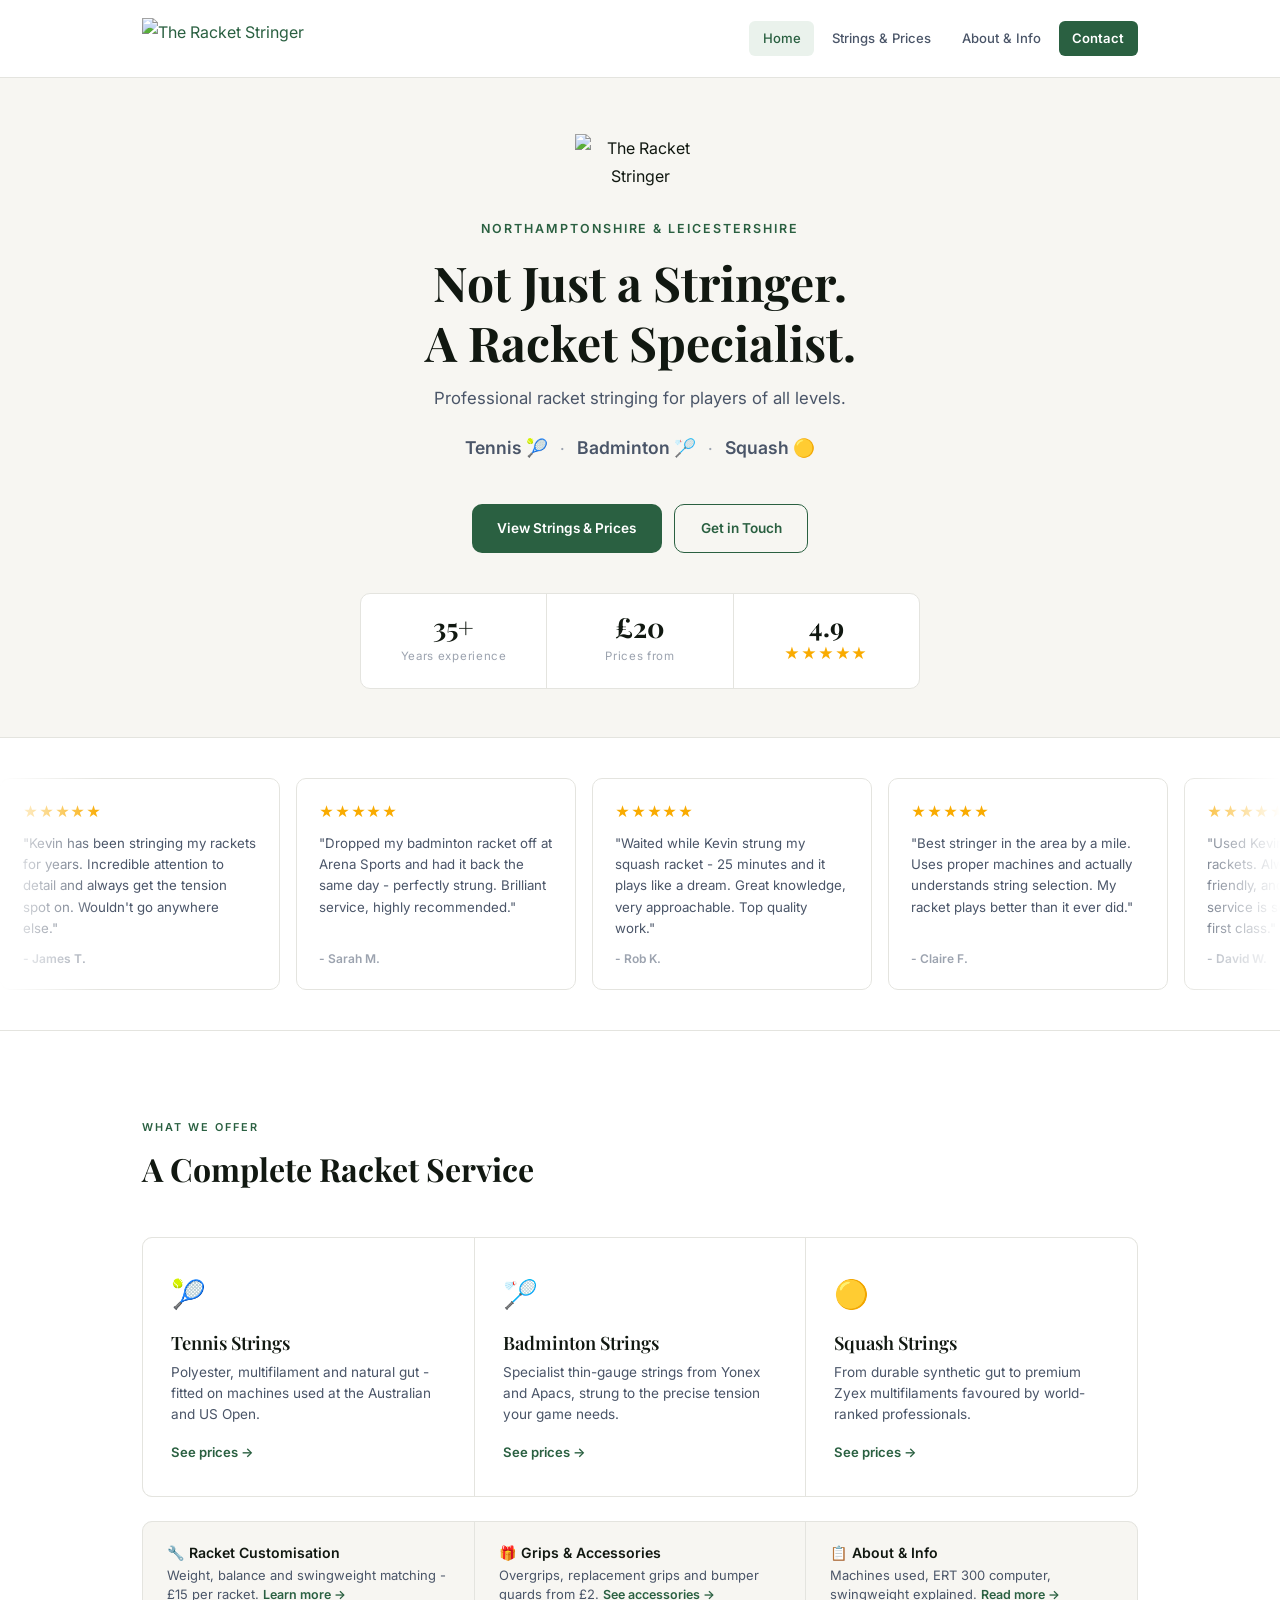
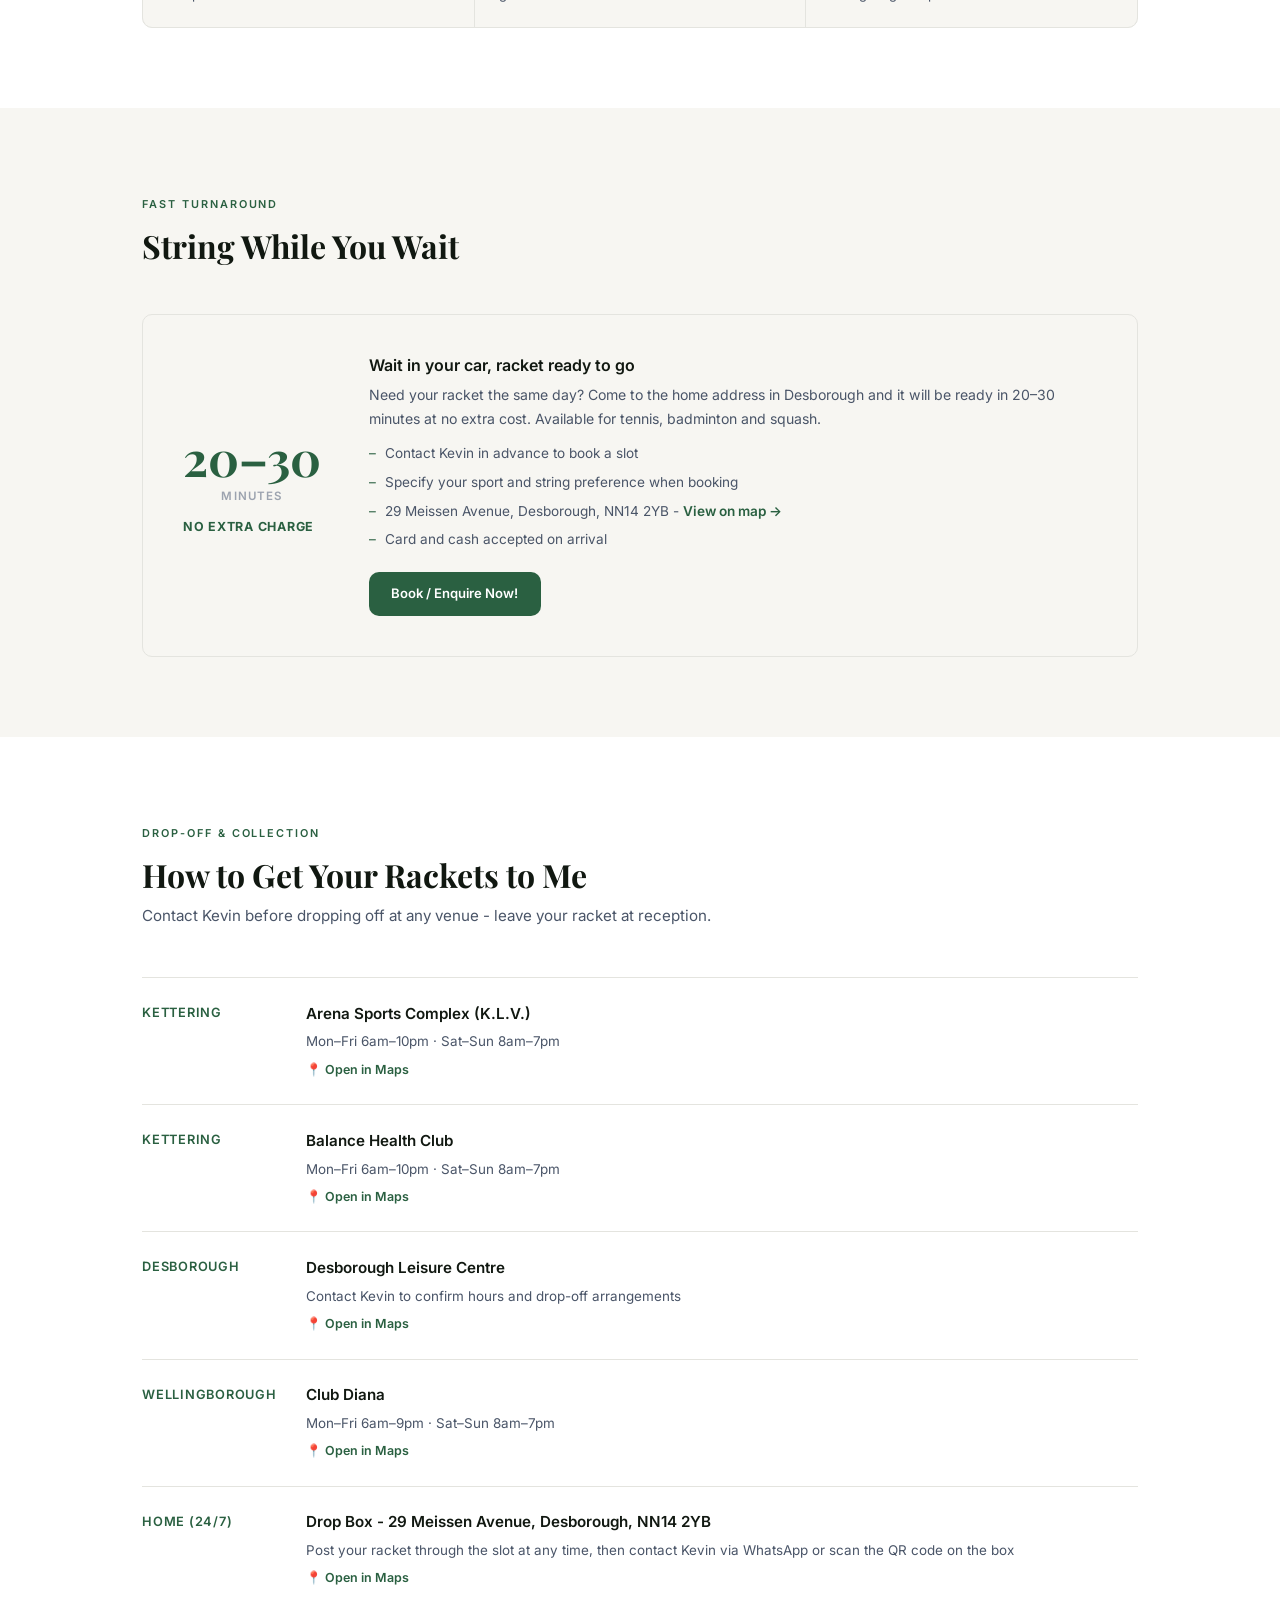
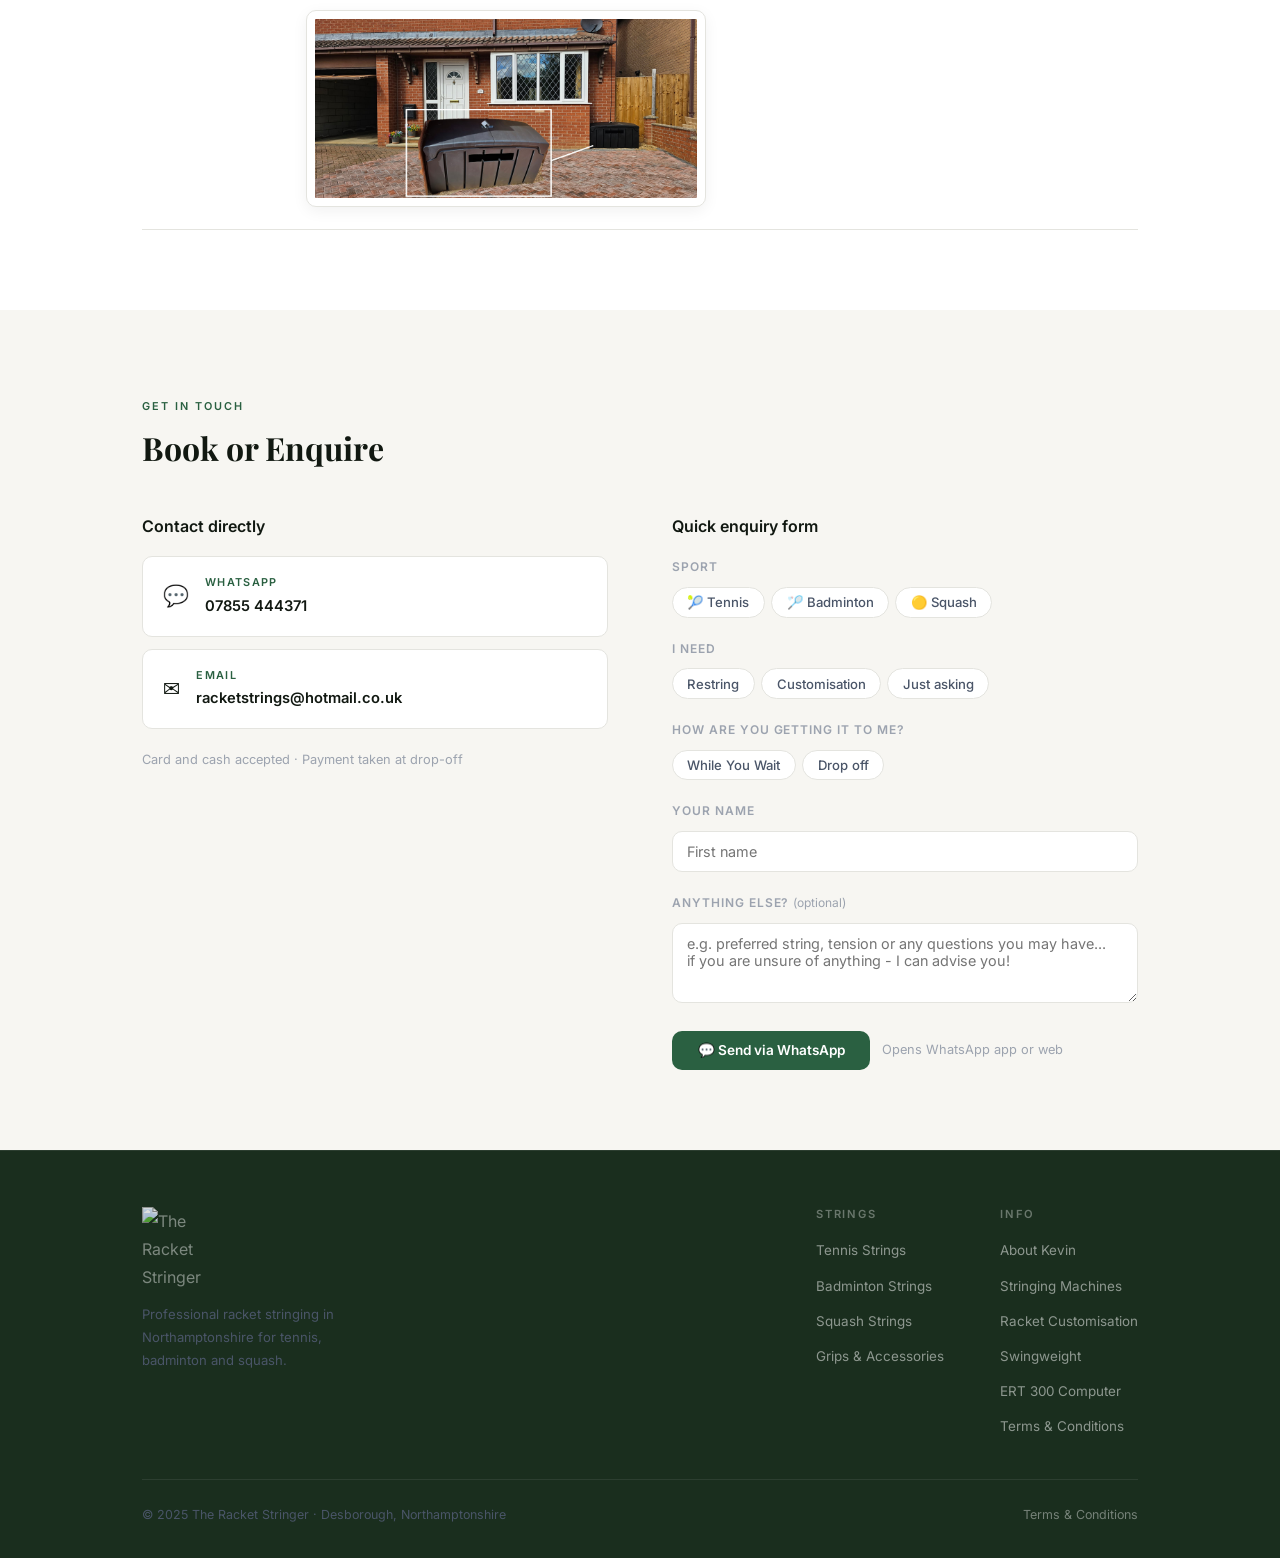
==== commit 4a287d68: "1.0.4" ====
--- a/index.html
+++ b/index.html
@@ -34,7 +34,14 @@
          alt="The Racket Stringer" style="max-width:130px;margin-bottom:1.75rem;">
     <p class="hero-eyebrow">Northamptonshire &amp; Leicestershire</p>
     <h1 style="margin-bottom:.75rem;">Not Just a Stringer.<br>A Racket Specialist.</h1>
-    <p class="hero-sub" style="margin-bottom:2rem;">Professional stringing for tennis, badminton and squash - serving players of every level for over 35 years.</p>
+    <p class="hero-sub">Professional racket stringing for players of all levels.</p>
+    <div class="hero-sport-icons">
+      <span>Tennis 🎾</span>
+      <span class="hero-dot">&middot;</span>
+      <span>Badminton 🏸</span>
+      <span class="hero-dot">&middot;</span>
+      <span>Squash 🟡</span>
+    </div>
     <div class="hero-btns" style="margin-bottom:2.5rem;">
       <a href="strings.html" class="btn btn-p">View Strings &amp; Prices</a>
       <a href="#contact" class="btn btn-o">Get in Touch</a>
--- a/styles.css
+++ b/styles.css
@@ -115,7 +115,26 @@
 .hero h1 { margin-bottom: .9rem; max-width: 620px; margin-left: auto; margin-right: auto; }
 .hero-sub {
   font-size: 1.05rem; color: var(--text-2);
-  max-width: 480px; margin: 0 auto 2.5rem;
+  max-width: 520px; margin: 0 auto 1.25rem;
+}
+.hero-sport-icons {
+  display: flex;
+  justify-content: center;
+  gap: 0.75rem;
+  font-weight: 600;
+  color: var(--text-2);
+  font-size: 1.1rem;
+  margin-bottom: 2.5rem;
+  align-items: center;
+}
+.hero-sport-icons span {
+  display: flex;
+  align-items: center;
+  gap: 0.4rem;
+}
+.hero-dot {
+  color: var(--text-3);
+  font-size: 0.9rem;
 }
 .hero-btns { display: flex; gap: .75rem; justify-content: center; flex-wrap: wrap; margin-bottom: 3.5rem; }
 
@@ -578,6 +597,9 @@
   box-shadow: 0 4px 15px rgba(0,0,0,0.06);
   background: var(--bg);
   padding: .5rem;
+}
+.loc-img.large {
+  max-width: 750px;
 }
 
 /* ══ CONTACT FORM ═══════════════════════════════════════════ */
@@ -674,6 +696,7 @@
 }
 @media (max-width: 480px) {
   .wrap { padding: 0 1.25rem; }
+  .hero-sport-icons { font-size: 0.95rem; gap: 0.5rem; flex-wrap: wrap; margin-bottom: 2rem; }
   .cta-methods  { flex-direction: column; align-items: stretch; }
   .cta-item     { flex-direction: row; justify-content: flex-start; min-width: auto; }
   .footer-cols  { flex-direction: column; gap: 2rem; }
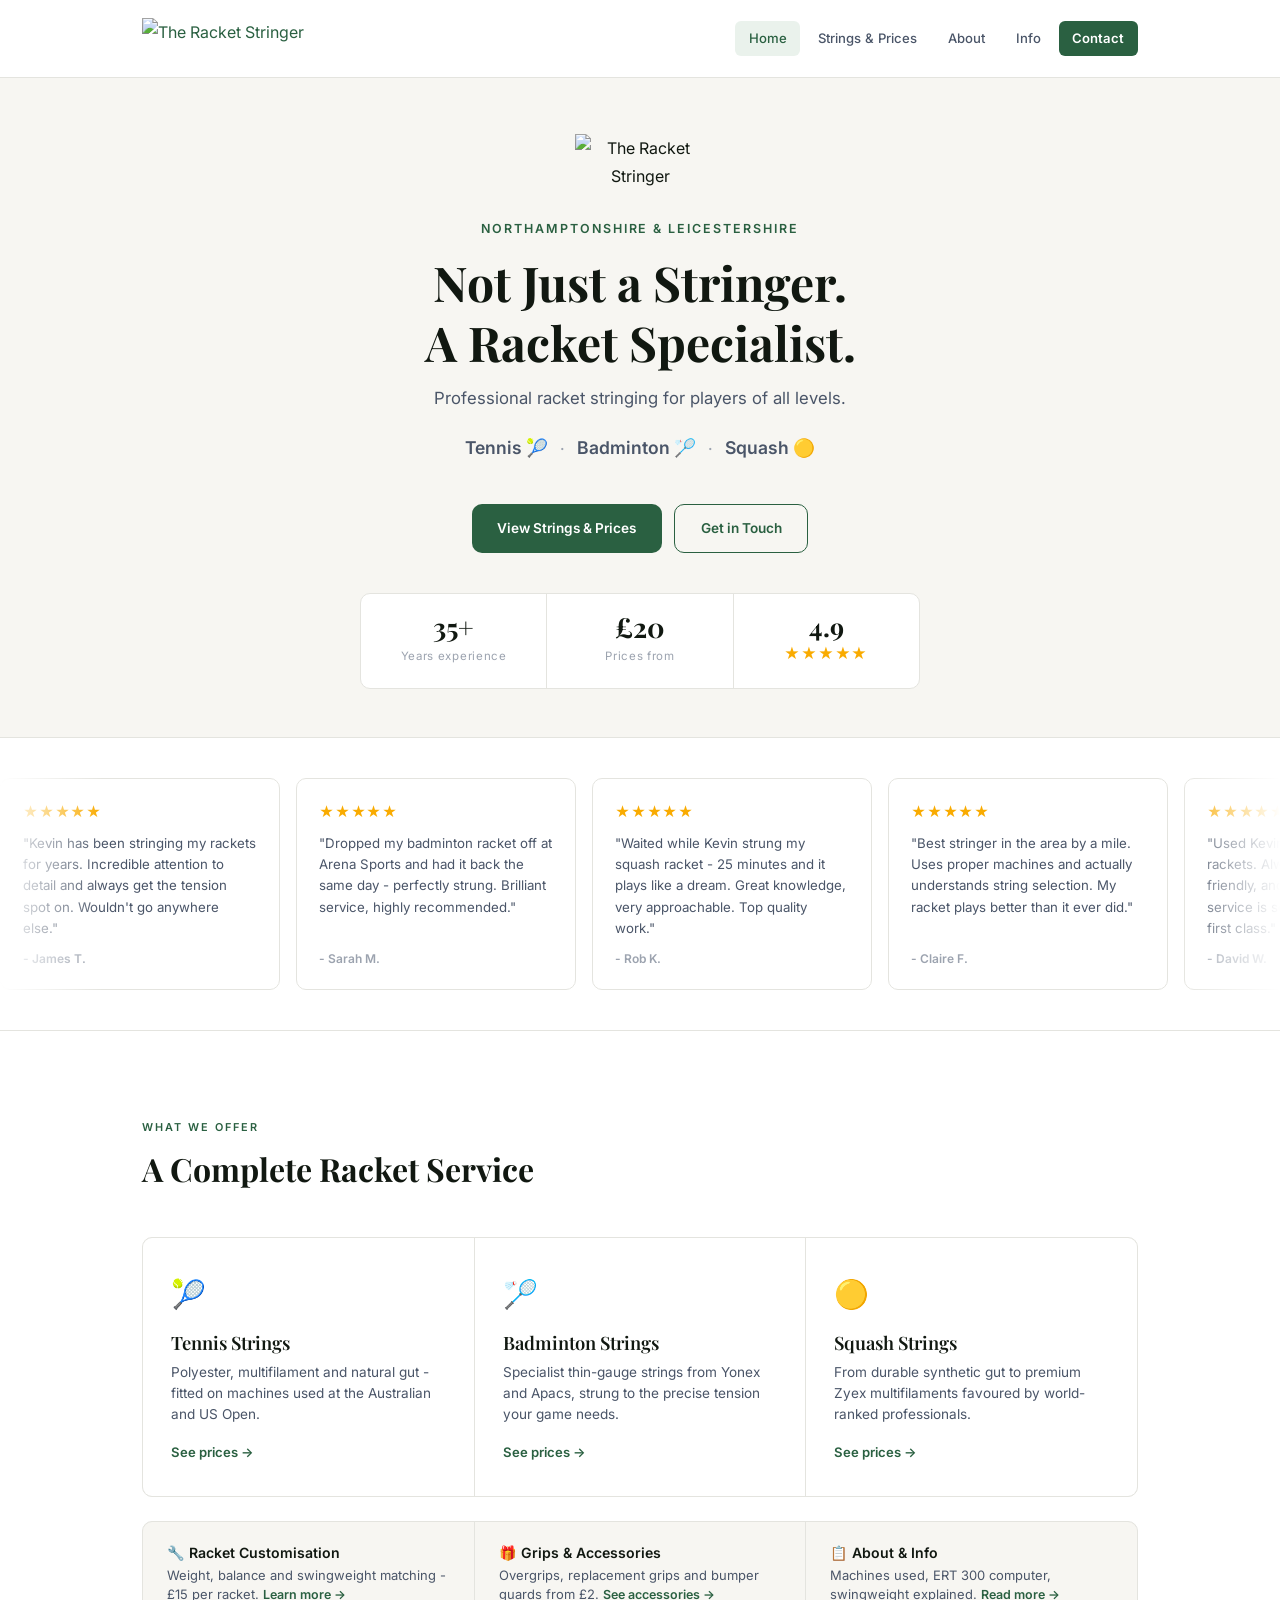
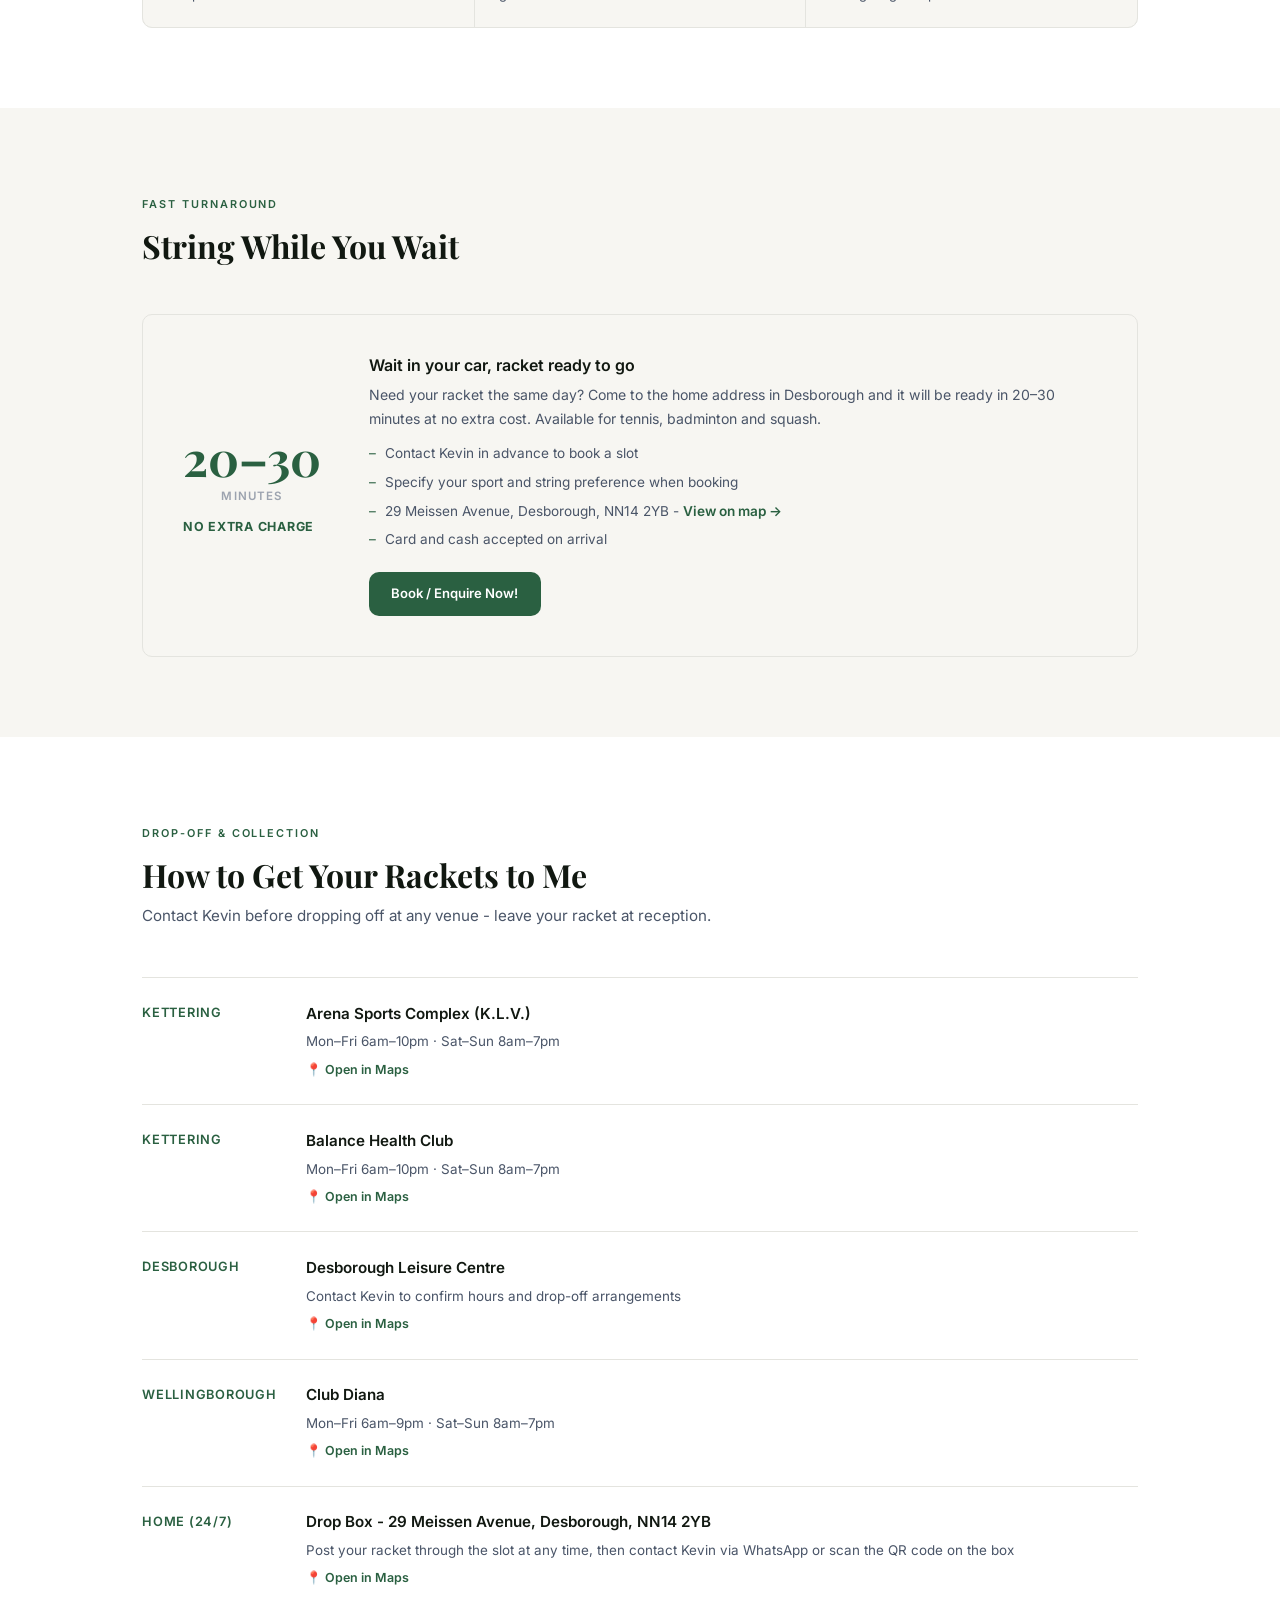
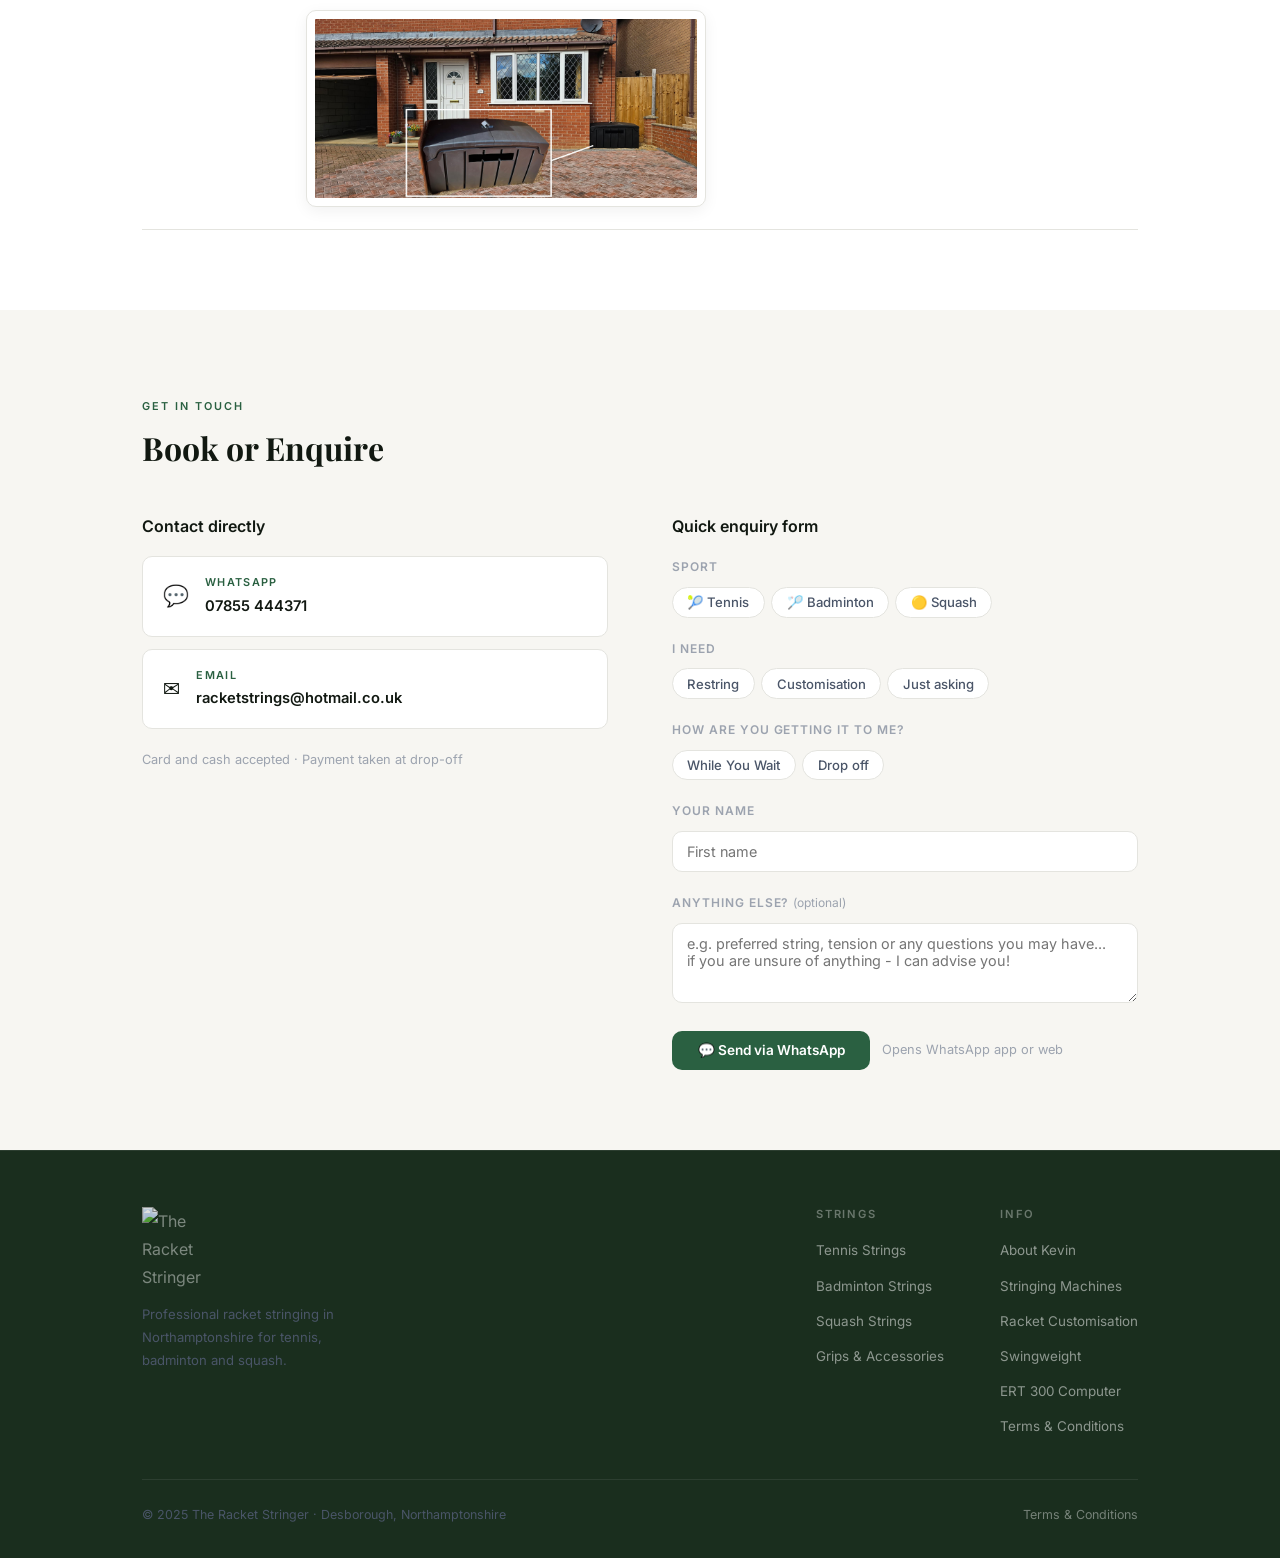
==== commit f987a36b: "1.0.5" ====
--- a/index.html
+++ b/index.html
@@ -17,7 +17,8 @@
     <nav class="nav-links" id="nav">
       <a href="index.html" class="active">Home</a>
       <a href="strings.html">Strings &amp; Prices</a>
-      <a href="about.html">About &amp; Info</a>
+      <a href="about.html">About</a>
+      <a href="about.html#machines">Info</a>
       <a href="#contact" class="nav-cta">Contact</a>
     </nav>
     <button class="nav-toggle" id="toggle" aria-label="Menu">
--- a/styles.css
+++ b/styles.css
@@ -680,11 +680,26 @@
   .machine-img     { order: -1; max-width: 240px; }
   .m-specs         { grid-template-columns: 1fr; }
   .spec-row        { grid-template-columns: 1fr; }
-  .nav-links { display: none; position: fixed; inset: 0; top: 66px;
-    background: rgba(255,255,255,.98); flex-direction: column;
-    align-items: stretch; padding: 1rem 2rem; z-index: 888; gap: .25rem; }
+  .nav-links { 
+    display: none; 
+    position: fixed; 
+    inset: 0; 
+    top: 72px;
+    background: var(--bg); 
+    flex-direction: column;
+    align-items: stretch; 
+    padding: 1.5rem 2rem; 
+    z-index: 888; 
+    gap: .5rem;
+    border-top: 1px solid var(--border);
+    box-shadow: 0 10px 30px rgba(0,0,0,0.08);
+  }
   .nav-links.open { display: flex; }
   .nav-toggle { display: flex; }
+  .nav-links a { font-size: 1.05rem; padding: .8rem 1rem; border-bottom: 1px solid var(--bg-alt); }
+  .nav-links a:last-child { border-bottom: none; }
+  .nav-links a.nav-cta { margin-top: .5rem; text-align: center; }
+
   .tabs { overflow-x: auto; }
   .loc-row { grid-template-columns: 1fr; gap: .3rem; }
   .hero-stats { flex-direction: column; border: none; gap: .5rem; }
